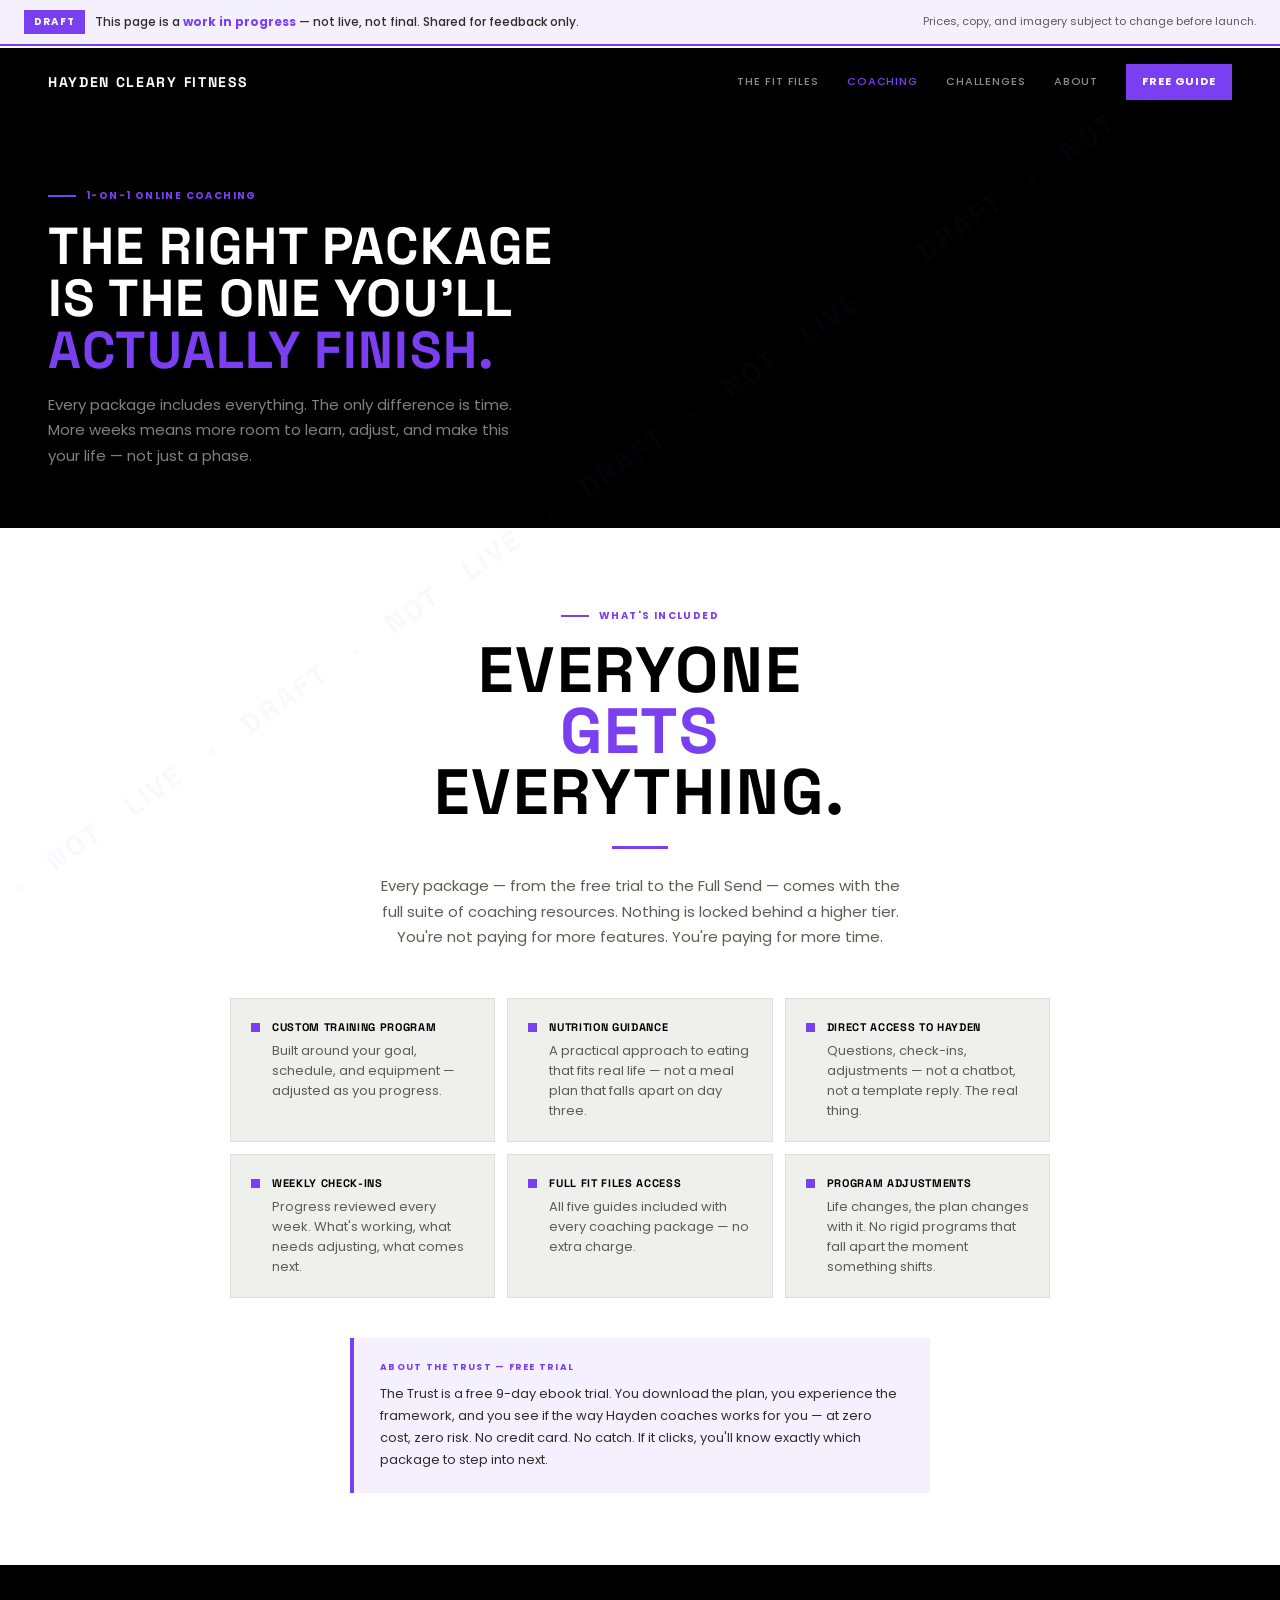
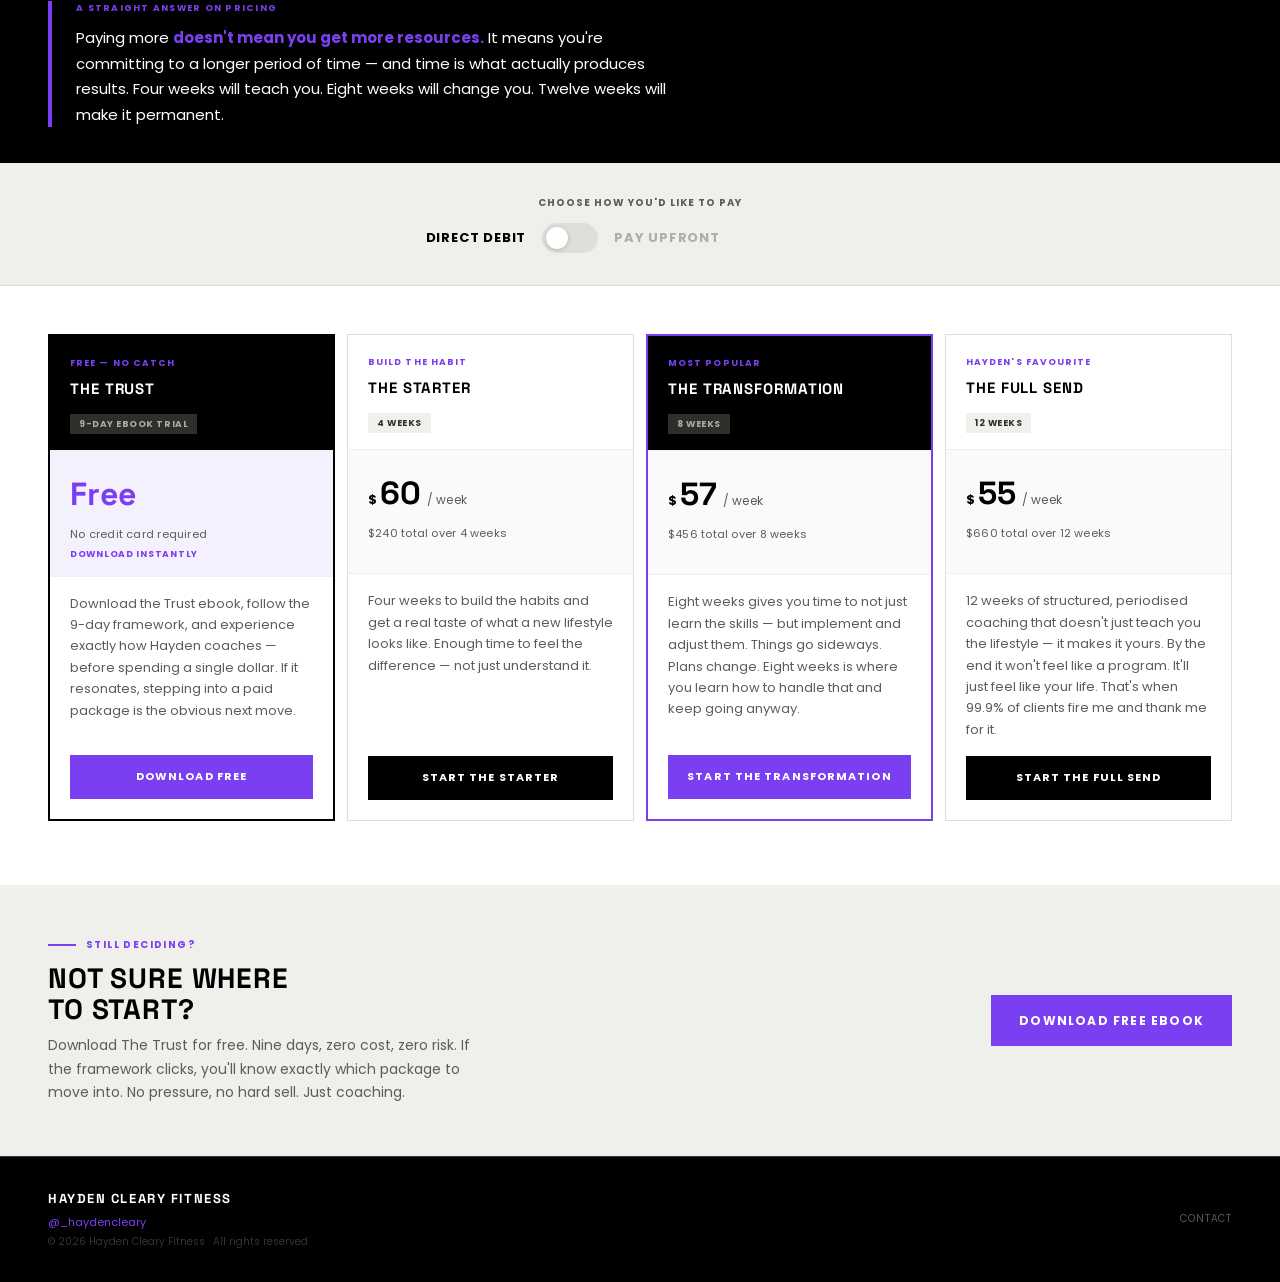
==== index.html @ 82bc9891 "Update index.html" ====
<!DOCTYPE html>
<html lang="en">
<head>
<meta charset="UTF-8">
<meta name="viewport" content="width=device-width, initial-scale=1.0">
<title>title>Hayden Cleary Fitness — Online Coaching</title></title>
<link rel="preconnect" href="https://fonts.googleapis.com">
<link rel="preconnect" href="https://fonts.gstatic.com" crossorigin>
<link href="https://fonts.googleapis.com/css2?family=Space+Grotesk:wght@700&family=Poppins:wght@400;500;600;700&display=swap" rel="stylesheet">
<style>
/* =============================================
   DRAFT WATERMARK
   ============================================= */
.draft-banner {
  position: fixed;
  top: 0;
  left: 0;
  right: 0;
  z-index: 9999;
  background: #F4F0FE;
  border-bottom: 2px solid #7B3FF2;
  padding: 10px 24px;
  display: flex;
  align-items: center;
  justify-content: space-between;
  gap: 16px;
  font-family: 'Poppins', sans-serif;
}
.draft-badge {
  display: flex;
  align-items: center;
  gap: 10px;
}
.draft-pill {
  background: #7B3FF2;
  color: #fff;
  font-size: 10px;
  font-weight: 700;
  letter-spacing: .12em;
  text-transform: uppercase;
  padding: 4px 10px;
  flex-shrink: 0;
}
.draft-text {
  font-size: 12px;
  color: #2E2E2B;
  font-weight: 500;
}
.draft-text strong {
  color: #7B3FF2;
  font-weight: 700;
}
.draft-note {
  font-size: 11px;
  color: #5C5C58;
  text-align: right;
}

/* Diagonal watermark across page */
.draft-watermark {
  position: fixed;
  top: 0;
  left: 0;
  width: 100%;
  height: 100%;
  pointer-events: none;
  z-index: 9000;
  overflow: hidden;
}
.draft-watermark::after {
  content: 'DRAFT · NOT LIVE · DRAFT · NOT LIVE · DRAFT · NOT LIVE · DRAFT · NOT LIVE · DRAFT · NOT LIVE · DRAFT · NOT LIVE';
  position: absolute;
  top: 50%;
  left: -20%;
  width: 140%;
  text-align: center;
  font-family: 'Space Grotesk', sans-serif;
  font-size: 28px;
  font-weight: 700;
  letter-spacing: .1em;
  color: rgba(123, 63, 242, 0.04);
  transform: translateY(-50%) rotate(-35deg);
  white-space: nowrap;
  text-transform: uppercase;
  line-height: 3;
  word-spacing: 24px;
}

/* =============================================
   RESET & BASE
   ============================================= */
*, *::before, *::after { box-sizing: border-box; margin: 0; padding: 0; }
html { -webkit-font-smoothing: antialiased; scroll-behavior: smooth; }
body {
  font-family: 'Poppins', sans-serif;
  font-size: 16px;
  line-height: 1.6;
  color: #2E2E2B;
  background: #fff;
  padding-top: 48px; /* offset for draft banner */
}
img { display: block; max-width: 100%; }
button { cursor: pointer; font-family: 'Poppins', sans-serif; }

/* =============================================
   NAV
   ============================================= */
.nav {
  background: #000;
  padding: 16px 48px;
  display: flex;
  justify-content: space-between;
  align-items: center;
  position: sticky;
  top: 48px;
  z-index: 100;
}
.nav-brand {
  font-family: 'Space Grotesk', sans-serif;
  font-weight: 700;
  font-size: 14px;
  letter-spacing: .12em;
  text-transform: uppercase;
  color: #fff;
}
.nav-links {
  display: flex;
  gap: 28px;
  align-items: center;
}
.nav-link {
  font-size: 11px;
  color: rgba(255,255,255,.55);
  text-transform: uppercase;
  letter-spacing: .08em;
  font-weight: 500;
  text-decoration: none;
  transition: color .2s;
}
.nav-link:hover { color: rgba(255,255,255,.9); }
.nav-cta {
  font-size: 11px;
  font-weight: 700;
  color: #fff;
  text-transform: uppercase;
  letter-spacing: .08em;
  background: #7B3FF2;
  padding: 9px 16px;
  text-decoration: none;
  transition: background .2s;
}
.nav-cta:hover { background: #6830d4; }
.nav-link.is-active { color: #7B3FF2; }

/* =============================================
   PAGE HERO
   ============================================= */
.page-hero {
  background: #000;
  padding: 72px 48px 60px;
  display: flex;
  flex-direction: column;
  gap: 16px;
}
.eyebrow {
  display: flex;
  align-items: center;
  gap: 10px;
}
.eyebrow-rule {
  width: 28px;
  height: 2px;
  background: #7B3FF2;
  flex-shrink: 0;
}
.eyebrow-text {
  font-size: 10px;
  font-weight: 700;
  letter-spacing: .14em;
  text-transform: uppercase;
  color: #7B3FF2;
}
.page-headline {
  font-family: 'Space Grotesk', sans-serif;
  font-size: 52px;
  font-weight: 700;
  letter-spacing: .02em;
  text-transform: uppercase;
  color: #fff;
  line-height: 1.0;
  max-width: 640px;
}
.page-headline span { color: #7B3FF2; }
.page-sub {
  font-size: 15px;
  color: rgba(255,255,255,.5);
  line-height: 1.7;
  max-width: 480px;
}

/* =============================================
   EVERYONE GETS EVERYTHING
   ============================================= */
.ege-section {
  background: #fff;
  padding: 80px 48px 72px;
  display: flex;
  flex-direction: column;
  align-items: center;
  text-align: center;
}
.ege-eyebrow {
  display: flex;
  align-items: center;
  gap: 10px;
  justify-content: center;
  margin-bottom: 16px;
}
.ege-headline {
  font-family: 'Space Grotesk', sans-serif;
  font-size: 64px;
  font-weight: 700;
  letter-spacing: .03em;
  text-transform: uppercase;
  color: #000;
  line-height: .95;
}
.ege-headline span { color: #7B3FF2; }
.ege-rule {
  width: 56px;
  height: 3px;
  background: #7B3FF2;
  margin: 24px auto 24px;
}
.ege-sub {
  font-size: 15px;
  color: #5C5C58;
  line-height: 1.7;
  max-width: 520px;
  margin-bottom: 48px;
}
.included-grid {
  display: grid;
  grid-template-columns: repeat(3, 1fr);
  gap: 12px;
  width: 100%;
  max-width: 820px;
}
.included-item {
  background: #EFEFEC;
  border: 0.5px solid #DEDEDA;
  padding: 20px;
  display: flex;
  gap: 12px;
  align-items: flex-start;
  text-align: left;
}
.inc-dot {
  width: 9px;
  height: 9px;
  background: #7B3FF2;
  flex-shrink: 0;
  margin-top: 4px;
}
.included-title {
  font-size: 11px;
  font-weight: 700;
  text-transform: uppercase;
  letter-spacing: .06em;
  color: #000;
  margin-bottom: 4px;
  font-family: 'Space Grotesk', sans-serif;
}
.included-desc {
  font-size: 13px;
  color: #5C5C58;
  line-height: 1.55;
}
.trial-note {
  margin-top: 40px;
  max-width: 580px;
  background: #F4F0FE;
  border-left: 4px solid #7B3FF2;
  padding: 22px 26px;
  text-align: left;
}
.trial-note-label {
  font-size: 9px;
  font-weight: 700;
  letter-spacing: .14em;
  text-transform: uppercase;
  color: #7B3FF2;
  margin-bottom: 8px;
}
.trial-note-text {
  font-size: 13px;
  color: #2E2E2B;
  line-height: 1.7;
}

/* =============================================
   PAYING MORE
   ============================================= */
.paying-more {
  background: #000;
  padding: 36px 48px;
  display: flex;
  gap: 24px;
  align-items: flex-start;
}
.pm-rule {
  width: 4px;
  background: #7B3FF2;
  flex-shrink: 0;
  align-self: stretch;
  min-height: 60px;
}
.pm-copy { flex: 1; }
.pm-label {
  font-size: 9px;
  font-weight: 700;
  letter-spacing: .14em;
  text-transform: uppercase;
  color: #7B3FF2;
  margin-bottom: 10px;
}
.pm-text {
  font-size: 15px;
  color: #fff;
  line-height: 1.7;
  max-width: 600px;
}
.pm-text strong { color: #7B3FF2; }

/* =============================================
   TOGGLE
   ============================================= */
.toggle-wrapper {
  background: #EFEFEC;
  padding: 32px 48px;
  display: flex;
  flex-direction: column;
  align-items: center;
  gap: 12px;
  border-bottom: 0.5px solid #DEDEDA;
}
.toggle-label {
  font-size: 10px;
  font-weight: 700;
  letter-spacing: .1em;
  text-transform: uppercase;
  color: #5C5C58;
}
.toggle-row {
  display: flex;
  align-items: center;
  gap: 16px;
}
.toggle-opt {
  font-size: 13px;
  font-weight: 700;
  letter-spacing: .06em;
  text-transform: uppercase;
  transition: color .2s;
  user-select: none;
}
.toggle-opt.active { color: #000; }
.toggle-opt.inactive { color: #ADADAD; }
.toggle-track {
  width: 56px;
  height: 30px;
  background: #DEDEDA;
  border-radius: 100px;
  cursor: pointer;
  position: relative;
  transition: background .25s;
  border: none;
  flex-shrink: 0;
}
.toggle-track.upfront { background: #7B3FF2; }
.toggle-thumb {
  width: 22px;
  height: 22px;
  background: #fff;
  border-radius: 50%;
  position: absolute;
  top: 4px;
  left: 4px;
  transition: transform .25s;
  box-shadow: 0 1px 4px rgba(0,0,0,.2);
}
.toggle-track.upfront .toggle-thumb { transform: translateX(26px); }
.save-badge {
  background: #7B3FF2;
  color: #fff;
  font-size: 9px;
  font-weight: 700;
  letter-spacing: .1em;
  text-transform: uppercase;
  padding: 5px 12px;
  opacity: 0;
  transition: opacity .2s;
}
.save-badge.visible { opacity: 1; }

/* =============================================
   TIERS
   ============================================= */
.tiers-section {
  background: #fff;
  padding: 48px 48px 64px;
}
.tiers-grid {
  display: grid;
  grid-template-columns: repeat(4, 1fr);
  gap: 12px;
  max-width: 1200px;
  margin: 0 auto;
}
.tier {
  background: #fff;
  border: 0.5px solid #DEDEDA;
  display: flex;
  flex-direction: column;
  overflow: hidden;
}
.tier.featured { border: 2px solid #7B3FF2; }
.tier.free-tier { border: 2px solid #000; }
.tier-top {
  padding: 20px 20px 16px;
  border-bottom: 0.5px solid #EFEFEC;
}
.tier.featured .tier-top,
.tier.free-tier .tier-top { background: #000; }
.tier-tag {
  font-size: 9px;
  font-weight: 700;
  letter-spacing: .12em;
  text-transform: uppercase;
  color: #7B3FF2;
  margin-bottom: 6px;
}
.tier-name {
  font-family: 'Space Grotesk', sans-serif;
  font-size: 15px;
  font-weight: 700;
  text-transform: uppercase;
  letter-spacing: .06em;
  color: #000;
  margin-bottom: 8px;
}
.tier.featured .tier-name,
.tier.free-tier .tier-name { color: #fff; }
.duration-pill {
  display: inline-block;
  background: #EFEFEC;
  padding: 3px 9px;
  font-size: 9px;
  font-weight: 700;
  color: #2E2E2B;
  letter-spacing: .06em;
  text-transform: uppercase;
}
.tier.featured .duration-pill,
.tier.free-tier .duration-pill {
  background: #2E2E2B;
  color: rgba(255,255,255,.6);
}
.tier-price {
  padding: 18px 20px 14px;
  border-bottom: 0.5px solid #EFEFEC;
  background: #FAFAFA;
  min-height: 86px;
}
.tier-price.is-free { background: #F4F0FE; }
.price-main {
  display: flex;
  align-items: baseline;
  gap: 3px;
}
.price-dollar {
  font-size: 13px;
  font-weight: 700;
  color: #000;
  margin-bottom: 2px;
}
.price-amount {
  font-family: 'Space Grotesk', sans-serif;
  font-size: 32px;
  font-weight: 700;
  color: #000;
  letter-spacing: .01em;
  transition: all .2s;
}
.price-free-label {
  font-family: 'Space Grotesk', sans-serif;
  font-size: 32px;
  font-weight: 700;
  color: #7B3FF2;
  letter-spacing: .01em;
}
.price-period {
  font-size: 12px;
  color: #5C5C58;
  letter-spacing: .02em;
  margin-left: 2px;
}
.price-total {
  font-size: 11px;
  color: #5C5C58;
  margin-top: 5px;
  letter-spacing: .02em;
  min-height: 16px;
  transition: all .2s;
}
.price-saving {
  font-size: 10px;
  color: #7B3FF2;
  font-weight: 700;
  letter-spacing: .04em;
  margin-top: 3px;
  min-height: 14px;
  transition: all .2s;
}
.free-sub {
  font-size: 9px;
  color: #7B3FF2;
  font-weight: 700;
  letter-spacing: .08em;
  text-transform: uppercase;
  margin-top: 4px;
}
.tier-desc {
  padding: 16px 20px;
  flex: 1;
}
.tier-desc-text {
  font-size: 13px;
  color: #5C5C58;
  line-height: 1.65;
}
.tier-btn {
  margin: 0 20px 20px;
  font-size: 11px;
  font-weight: 700;
  letter-spacing: .1em;
  text-transform: uppercase;
  padding: 13px;
  border: none;
  border-radius: 0;
  text-align: center;
  display: block;
  text-decoration: none;
  transition: background .2s, color .2s;
}
.tier-btn.dark { background: #000; color: #fff; }
.tier-btn.dark:hover { background: #2E2E2B; }
.tier-btn.purple { background: #7B3FF2; color: #fff; }
.tier-btn.purple:hover { background: #6830d4; }
.tier-btn.free { background: #7B3FF2; color: #fff; }
.tier-btn.free:hover { background: #6830d4; }
.tier-btn.outline { background: transparent; color: #000; border: 1.5px solid #000; }
.tier-btn.outline:hover { background: #000; color: #fff; }

/* =============================================
   NOT SURE
   ============================================= */
.not-sure {
  background: #EFEFEC;
  padding: 52px 48px;
  display: flex;
  align-items: center;
  justify-content: space-between;
  gap: 32px;
}
.ns-eyebrow {
  display: flex;
  align-items: center;
  gap: 10px;
  margin-bottom: 10px;
}
.ns-headline {
  font-family: 'Space Grotesk', sans-serif;
  font-size: 28px;
  font-weight: 700;
  text-transform: uppercase;
  letter-spacing: .03em;
  color: #000;
  margin-bottom: 10px;
  line-height: 1.1;
}
.ns-sub {
  font-size: 14px;
  color: #5C5C58;
  line-height: 1.65;
  max-width: 440px;
}
.ns-btn {
  background: #7B3FF2;
  color: #fff;
  font-size: 12px;
  font-weight: 700;
  letter-spacing: .1em;
  text-transform: uppercase;
  padding: 16px 28px;
  border: none;
  border-radius: 0;
  flex-shrink: 0;
  white-space: nowrap;
  display: inline-block;
  text-decoration: none;
  transition: background .2s;
}
.ns-btn:hover { background: #6830d4; }

/* =============================================
   FOOTER
   ============================================= */
.footer {
  background: #000;
  border-top: 0.5px solid #3A3A36;
  padding: 32px 48px;
  display: flex;
  justify-content: space-between;
  align-items: center;
}
.footer-brand {
  font-family: 'Space Grotesk', sans-serif;
  font-size: 13px;
  font-weight: 700;
  letter-spacing: .12em;
  text-transform: uppercase;
  color: #fff;
  margin-bottom: 4px;
}
.footer-handle {
  font-size: 11px;
  color: #7B3FF2;
  margin-bottom: 3px;
}
.footer-legal {
  font-size: 10px;
  color: rgba(255,255,255,.2);
}
.footer-links {
  display: flex;
  gap: 24px;
}
.footer-link {
  font-size: 10px;
  color: rgba(255,255,255,.35);
  text-transform: uppercase;
  letter-spacing: .08em;
  text-decoration: none;
  transition: color .2s;
}
.footer-link:hover { color: rgba(255,255,255,.7); }

/* =============================================
   RESPONSIVE
   ============================================= */
@media (max-width: 900px) {
  .nav { padding: 14px 24px; }
  .nav-links { gap: 16px; }
  .page-hero { padding: 48px 24px 40px; }
  .page-headline { font-size: 36px; }
  .ege-section { padding: 56px 24px 48px; }
  .ege-headline { font-size: 44px; }
  .included-grid { grid-template-columns: repeat(2, 1fr); }
  .paying-more { padding: 28px 24px; }
  .toggle-wrapper { padding: 24px; }
  .tiers-section { padding: 36px 24px 48px; }
  .tiers-grid { grid-template-columns: repeat(2, 1fr); }
  .not-sure { flex-direction: column; padding: 40px 24px; gap: 20px; }
  .ns-btn { width: 100%; text-align: center; }
  .footer { flex-direction: column; gap: 20px; padding: 28px 24px; text-align: center; }
  .footer-links { justify-content: center; }
  .draft-banner { flex-direction: column; gap: 4px; text-align: center; }
  .draft-note { text-align: center; }
}
@media (max-width: 560px) {
  .page-headline { font-size: 28px; }
  .ege-headline { font-size: 32px; }
  .included-grid { grid-template-columns: 1fr; }
  .tiers-grid { grid-template-columns: 1fr; }
  .nav-links { display: none; }
}
@media (prefers-reduced-motion: reduce) {
  *, *::before, *::after {
    transition-duration: 0.01ms !important;
  }
}
</style>
</head>
<body>

<!-- DRAFT WATERMARK OVERLAY -->
<div class="draft-watermark" aria-hidden="true"></div>

<!-- DRAFT BANNER -->
<div class="draft-banner" role="banner" aria-label="Draft preview notice">
  <div class="draft-badge">
    <span class="draft-pill">Draft</span>
    <span class="draft-text">This page is a <strong>work in progress</strong> — not live, not final. Shared for feedback only.</span>
  </div>
  <span class="draft-note">Prices, copy, and imagery subject to change before launch.</span>
</div>

<!-- NAV -->
<nav class="nav">
  <a href="index.html" class="nav-brand" style="text-decoration:none;color:#fff;font-family:'Space Grotesk',sans-serif;font-weight:700;font-size:14px;letter-spacing:.12em;text-transform:uppercase;">Hayden Cleary Fitness</a>
  <div class="nav-links">
    <a href="hcf_fit_files_v2.html" class="nav-link">The Fit Files</a>
    <a href="index.html" class="nav-link is-active">Coaching</a>
    <a href="challenges.html" class="nav-link">Challenges</a>
    <a href="about.html" class="nav-link">About</a>
    <a href="hcf_lead_magnet_landing.html" class="nav-cta">Free Guide</a>
  </div>
</nav>

<!-- PAGE HERO -->
<section class="page-hero">
  <div class="eyebrow">
    <span class="eyebrow-rule"></span>
    <span class="eyebrow-text">1-on-1 Online Coaching</span>
  </div>
  <h1 class="page-headline">The right package<br>is the one you'll<br><span>actually finish.</span></h1>
  <p class="page-sub">Every package includes everything. The only difference is time. More weeks means more room to learn, adjust, and make this your life — not just a phase.</p>
</section>

<!-- EVERYONE GETS EVERYTHING -->
<section class="ege-section">
  <div class="ege-eyebrow">
    <span class="eyebrow-rule"></span>
    <span class="eyebrow-text">What's included</span>
  </div>
  <h2 class="ege-headline">Everyone<br><span>Gets</span><br>Everything.</h2>
  <div class="ege-rule"></div>
  <p class="ege-sub">Every package — from the free trial to the Full Send — comes with the full suite of coaching resources. Nothing is locked behind a higher tier. You're not paying for more features. You're paying for more time.</p>

  <div class="included-grid">
    <div class="included-item">
      <div class="inc-dot"></div>
      <div>
        <div class="included-title">Custom training program</div>
        <div class="included-desc">Built around your goal, schedule, and equipment — adjusted as you progress.</div>
      </div>
    </div>
    <div class="included-item">
      <div class="inc-dot"></div>
      <div>
        <div class="included-title">Nutrition guidance</div>
        <div class="included-desc">A practical approach to eating that fits real life — not a meal plan that falls apart on day three.</div>
      </div>
    </div>
    <div class="included-item">
      <div class="inc-dot"></div>
      <div>
        <div class="included-title">Direct access to Hayden</div>
        <div class="included-desc">Questions, check-ins, adjustments — not a chatbot, not a template reply. The real thing.</div>
      </div>
    </div>
    <div class="included-item">
      <div class="inc-dot"></div>
      <div>
        <div class="included-title">Weekly check-ins</div>
        <div class="included-desc">Progress reviewed every week. What's working, what needs adjusting, what comes next.</div>
      </div>
    </div>
    <div class="included-item">
      <div class="inc-dot"></div>
      <div>
        <div class="included-title">Full Fit Files access</div>
        <div class="included-desc">All five guides included with every coaching package — no extra charge.</div>
      </div>
    </div>
    <div class="included-item">
      <div class="inc-dot"></div>
      <div>
        <div class="included-title">Program adjustments</div>
        <div class="included-desc">Life changes, the plan changes with it. No rigid programs that fall apart the moment something shifts.</div>
      </div>
    </div>
  </div>

  <div class="trial-note">
    <div class="trial-note-label">About The Trust — free trial</div>
    <p class="trial-note-text">The Trust is a free 9-day ebook trial. You download the plan, you experience the framework, and you see if the way Hayden coaches works for you — at zero cost, zero risk. No credit card. No catch. If it clicks, you'll know exactly which package to step into next.</p>
  </div>
</section>

<!-- PAYING MORE DISCLAIMER -->
<section class="paying-more">
  <div class="pm-rule"></div>
  <div class="pm-copy">
    <div class="pm-label">A straight answer on pricing</div>
    <p class="pm-text">Paying more <strong>doesn't mean you get more resources.</strong> It means you're committing to a longer period of time — and time is what actually produces results. Four weeks will teach you. Eight weeks will change you. Twelve weeks will make it permanent.</p>
  </div>
</section>

<!-- TOGGLE -->
<div class="toggle-wrapper">
  <span class="toggle-label">Choose how you'd like to pay</span>
  <div class="toggle-row">
    <span class="toggle-opt active" id="opt-dd">Direct debit</span>
    <button class="toggle-track" id="toggle" onclick="flipToggle()" aria-label="Switch between direct debit and upfront payment">
      <div class="toggle-thumb"></div>
    </button>
    <span class="toggle-opt inactive" id="opt-up">Pay upfront</span>
    <span class="save-badge" id="save-badge">Save up to 20%</span>
  </div>
</div>

<!-- TIERS -->
<section class="tiers-section">
  <div class="tiers-grid">

    <!-- THE TRUST — FREE -->
    <div class="tier free-tier">
      <div class="tier-top">
        <div class="tier-tag">Free — no catch</div>
        <div class="tier-name">The Trust</div>
        <span class="duration-pill">9-day ebook trial</span>
      </div>
      <div class="tier-price is-free">
        <div class="price-main">
          <span class="price-free-label">Free</span>
        </div>
        <div class="price-total">No credit card required</div>
        <div class="free-sub">Download instantly</div>
      </div>
      <div class="tier-desc">
        <p class="tier-desc-text">Download the Trust ebook, follow the 9-day framework, and experience exactly how Hayden coaches — before spending a single dollar. If it resonates, stepping into a paid package is the obvious next move.</p>
      </div>
      <a href="hcf_lead_magnet_landing.html" class="tier-btn free">Download free</a>
    </div>

    <!-- THE STARTER -->
    <div class="tier">
      <div class="tier-top">
        <div class="tier-tag">Build the habit</div>
        <div class="tier-name">The Starter</div>
        <span class="duration-pill">4 weeks</span>
      </div>
      <div class="tier-price">
        <div class="price-main">
          <span class="price-dollar">$</span>
          <span class="price-amount" id="price-starter">60</span>
          <span class="price-period">/ week</span>
        </div>
        <div class="price-total" id="total-starter">$240 total over 4 weeks</div>
        <div class="price-saving" id="saving-starter"></div>
      </div>
      <div class="tier-desc">
        <p class="tier-desc-text">Four weeks to build the habits and get a real taste of what a new lifestyle looks like. Enough time to feel the difference — not just understand it.</p>
      </div>
      <a href="https://buy.stripe.com/6oU8wQgf2eHr32Gcl92sM04" id="buy-starter" class="tier-btn dark" target="_blank" rel="noopener">Start the Starter</a>
    </div>

    <!-- THE TRANSFORMATION -->
    <div class="tier featured">
      <div class="tier-top">
        <div class="tier-tag">Most popular</div>
        <div class="tier-name">The Transformation</div>
        <span class="duration-pill">8 weeks</span>
      </div>
      <div class="tier-price">
        <div class="price-main">
          <span class="price-dollar">$</span>
          <span class="price-amount" id="price-transform">57</span>
          <span class="price-period">/ week</span>
        </div>
        <div class="price-total" id="total-transform">$456 total over 8 weeks</div>
        <div class="price-saving" id="saving-transform"></div>
      </div>
      <div class="tier-desc">
        <p class="tier-desc-text">Eight weeks gives you time to not just learn the skills — but implement and adjust them. Things go sideways. Plans change. Eight weeks is where you learn how to handle that and keep going anyway.</p>
      </div>
      <a href="https://buy.stripe.com/3cIcN6e6UgPz32G5WL2sM03" id="buy-transform" class="tier-btn purple" target="_blank" rel="noopener">Start the Transformation</a>
    </div>

    <!-- THE FULL SEND -->
    <div class="tier">
      <div class="tier-top">
        <div class="tier-tag">Hayden's favourite</div>
        <div class="tier-name">The Full Send</div>
        <span class="duration-pill">12 weeks</span>
      </div>
      <div class="tier-price">
        <div class="price-main">
          <span class="price-dollar">$</span>
          <span class="price-amount" id="price-fullsend">55</span>
          <span class="price-period">/ week</span>
        </div>
        <div class="price-total" id="total-fullsend">$660 total over 12 weeks</div>
        <div class="price-saving" id="saving-fullsend"></div>
      </div>
      <div class="tier-desc">
        <p class="tier-desc-text">12 weeks of structured, periodised coaching that doesn't just teach you the lifestyle — it makes it yours. By the end it won't feel like a program. It'll just feel like your life. That's when 99.9% of clients fire me and thank me for it.</p>
      </div>
      <a href="https://buy.stripe.com/6oU14o1k8gPz7iW0Cr2sM01" id="buy-fullsend" class="tier-btn dark" target="_blank" rel="noopener">Start the Full Send</a>
    </div>

  </div>
</section>

<!-- NOT SURE -->
<section class="not-sure">
  <div>
    <div class="ns-eyebrow">
      <span class="eyebrow-rule"></span>
      <span class="eyebrow-text">Still deciding?</span>
    </div>
    <h3 class="ns-headline">Not sure where<br>to start?</h3>
    <p class="ns-sub">Download The Trust for free. Nine days, zero cost, zero risk. If the framework clicks, you'll know exactly which package to move into. No pressure, no hard sell. Just coaching.</p>
  </div>
  <a href="hcf_lead_magnet_landing.html" class="ns-btn">Download free ebook</a>
</section>

<!-- FOOTER -->
<footer class="footer">
  <div>
    <div class="footer-brand">Hayden Cleary Fitness</div>
    <div class="footer-handle">@_haydencleary</div>
    <div class="footer-legal">© 2026 Hayden Cleary Fitness · All rights reserved</div>
  </div>
  <div class="footer-links">
    <a href="https://www.instagram.com/_haydencleary" class="footer-link" target="_blank" rel="noopener">Contact</a>
  </div>
</footer>

<script>
const pricing = {
  dd: {
    starter:   { amount: '60', total: '$240 total over 4 weeks',  saving: '' },
    transform: { amount: '57', total: '$456 total over 8 weeks',  saving: '' },
    fullsend:  { amount: '55', total: '$660 total over 12 weeks',  saving: '' },
  },
  up: {
    starter:   { amount: '50', total: '$200 paid upfront', saving: 'Save $40' },
    transform: { amount: '47', total: '$376 paid upfront', saving: 'Save $80' },
    fullsend:  { amount: '45', total: '$540 paid upfront', saving: 'Save $120' },
  }
};

const checkout = {
  dd: {
    starter:   'https://buy.stripe.com/6oU8wQgf2eHr32Gcl92sM04',
    transform: 'https://buy.stripe.com/3cIcN6e6UgPz32G5WL2sM03',
    fullsend:  'https://buy.stripe.com/6oU14o1k8gPz7iW0Cr2sM01',
  },
  up: {
    starter:   'https://buy.stripe.com/7sYeVe0g46aV8n04SH2sM0c',
    transform: 'https://buy.stripe.com/6oU4gA9QE42NeLo84T2sM02',
    fullsend:  'https://buy.stripe.com/6oU9AU7Iwczj7iWdpd2sM00',
  }
};

let isUpfront = false;

function flipToggle() {
  isUpfront = !isUpfront;
  const track   = document.getElementById('toggle');
  const optDD   = document.getElementById('opt-dd');
  const optUP   = document.getElementById('opt-up');
  const badge   = document.getElementById('save-badge');

  track.classList.toggle('upfront', isUpfront);
  optDD.classList.toggle('active',   !isUpfront);
  optDD.classList.toggle('inactive',  isUpfront);
  optUP.classList.toggle('active',    isUpfront);
  optUP.classList.toggle('inactive', !isUpfront);
  badge.classList.toggle('visible',   isUpfront);

  const mode = isUpfront ? 'up' : 'dd';
  ['starter', 'transform', 'fullsend'].forEach(t => {
    const p = pricing[mode][t];
    document.getElementById('price-'  + t).textContent = p.amount;
    document.getElementById('total-'  + t).textContent = p.total;
    document.getElementById('saving-' + t).textContent = p.saving;
    document.getElementById('buy-' + t).href = checkout[mode][t];
  });
}
</script>
</body>
</html>
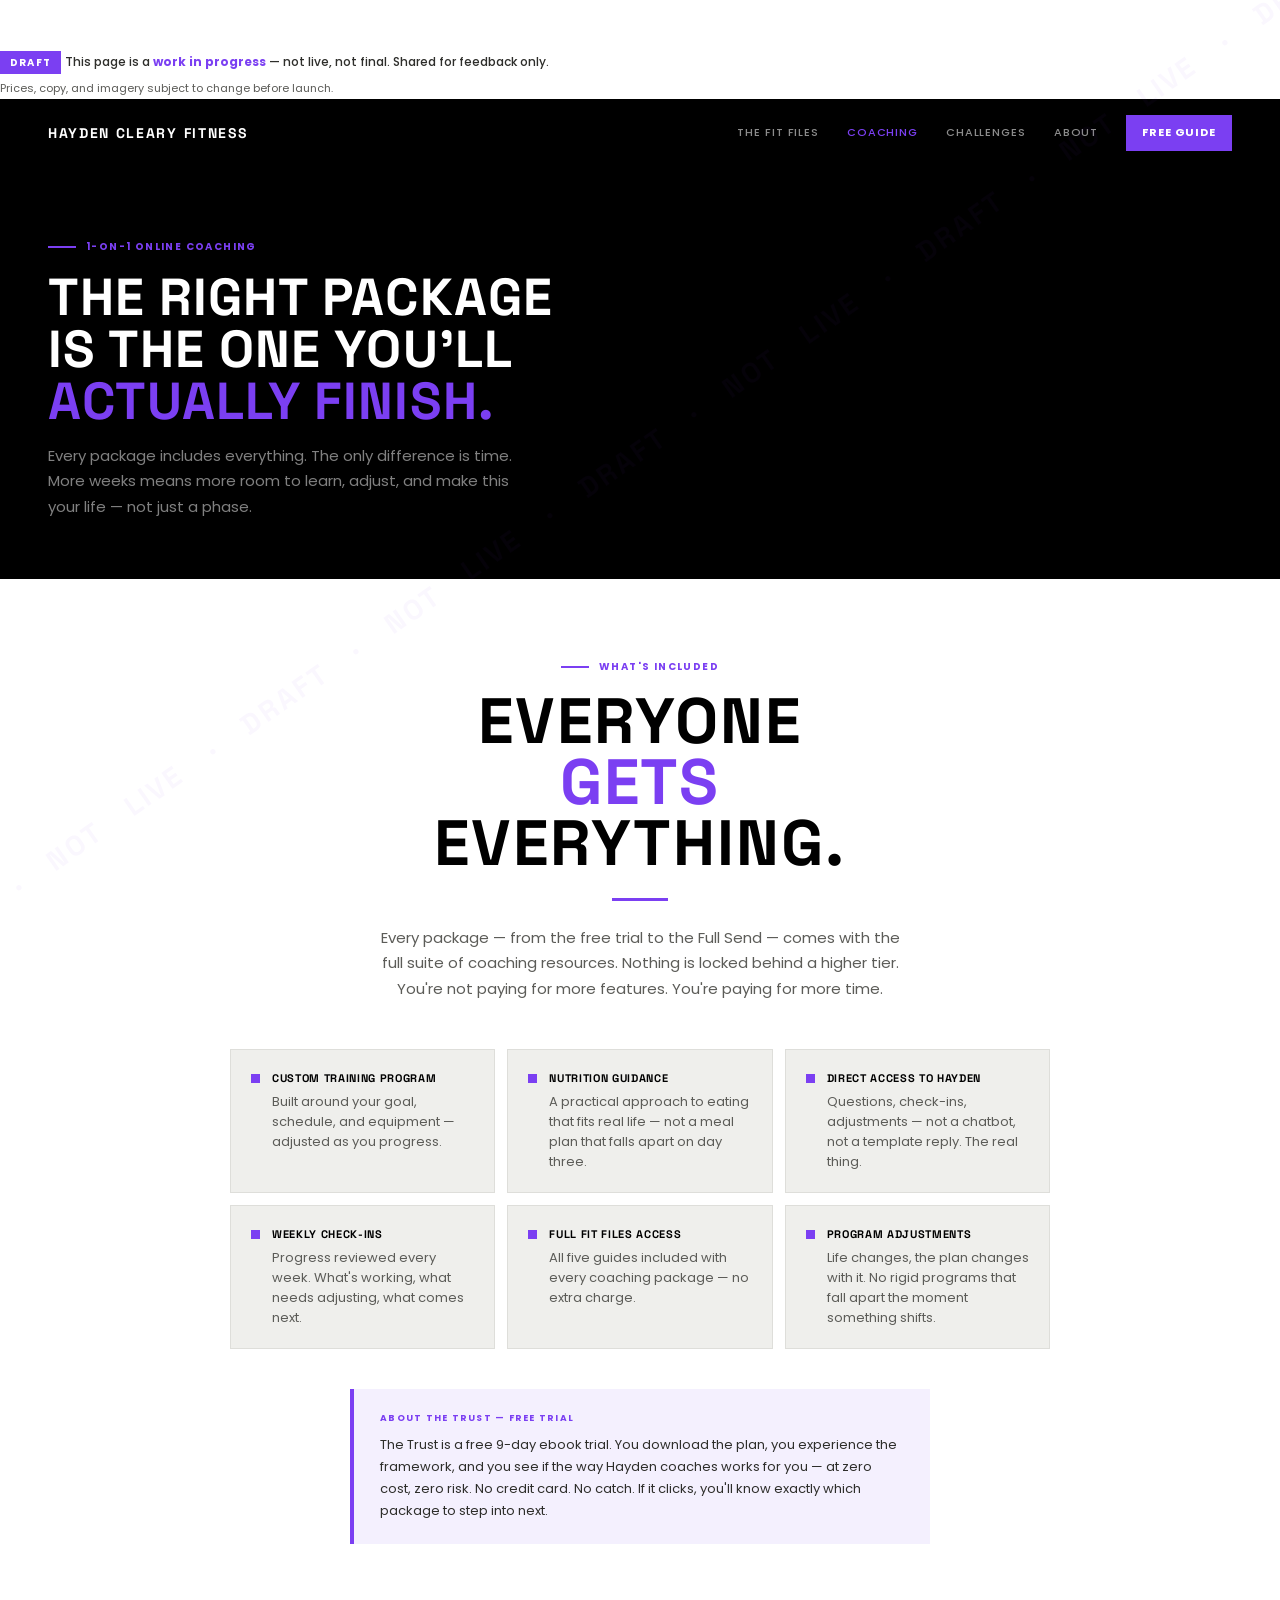
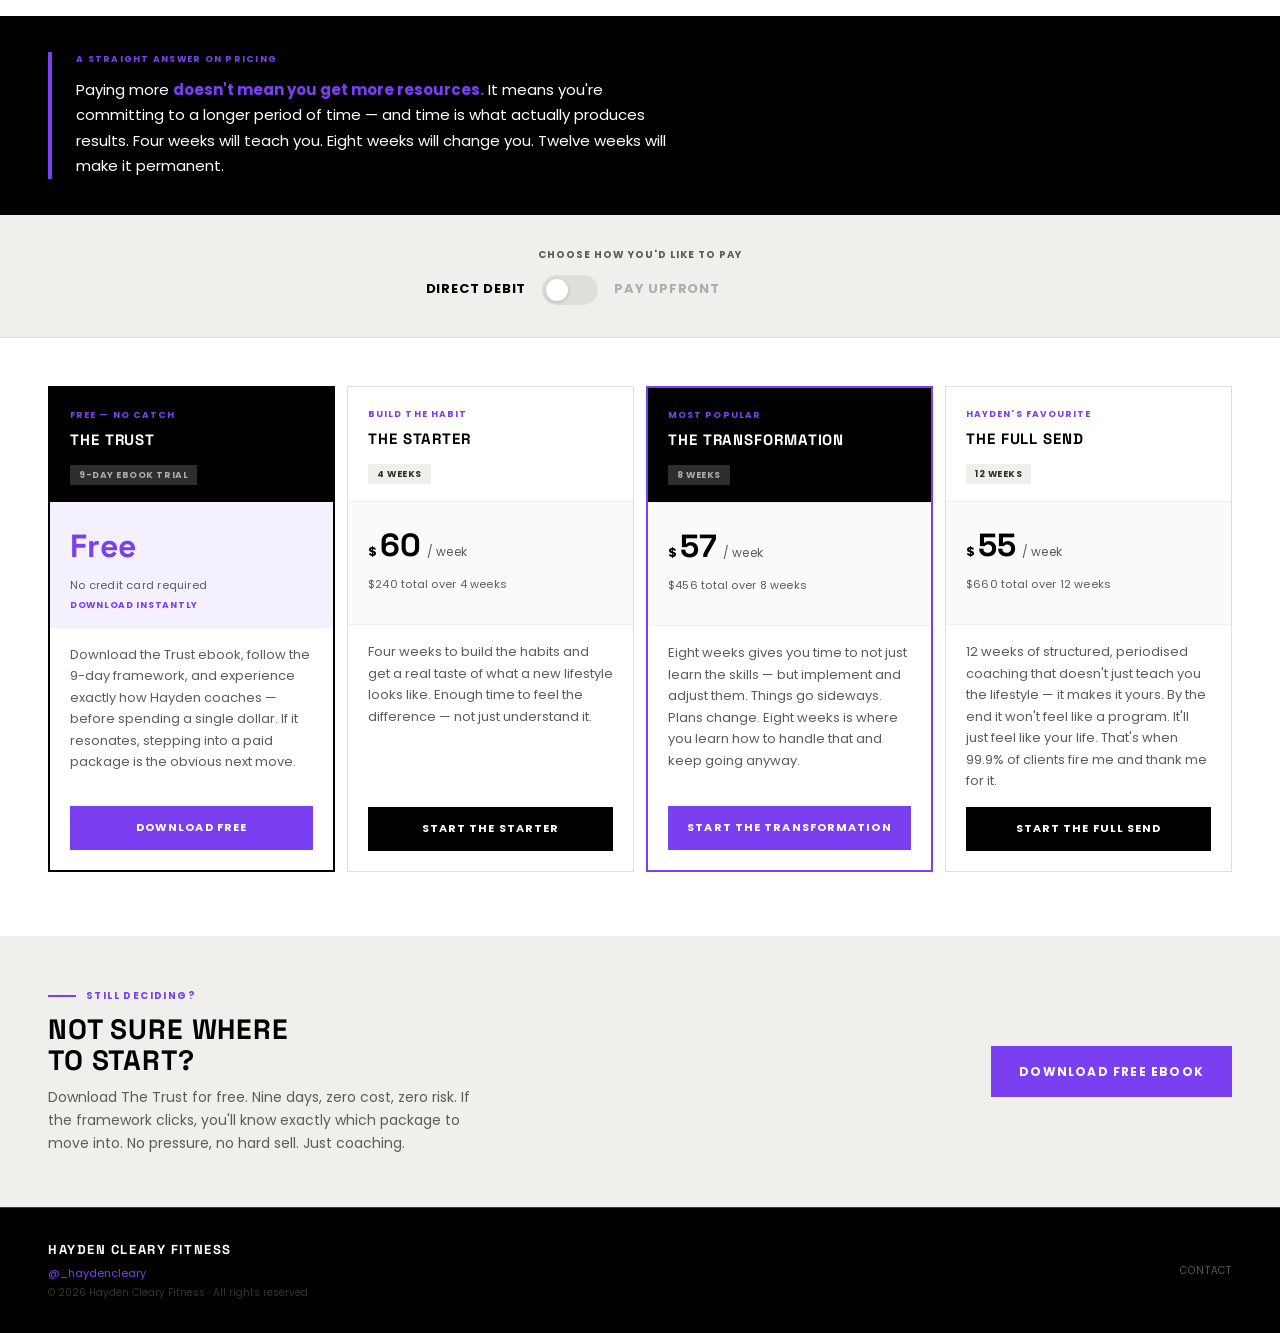
==== commit 4aa1d8af: "Remove draft watermark from index.html Removed draft watermark styles from index.html." ====
--- a/index.html
+++ b/index.html
@@ -8,10 +8,7 @@
 <link rel="preconnect" href="https://fonts.gstatic.com" crossorigin>
 <link href="https://fonts.googleapis.com/css2?family=Space+Grotesk:wght@700&family=Poppins:wght@400;500;600;700&display=swap" rel="stylesheet">
 <style>
-/* =============================================
-   DRAFT WATERMARK
-   ============================================= */
-.draft-banner {
+
   position: fixed;
   top: 0;
   left: 0;
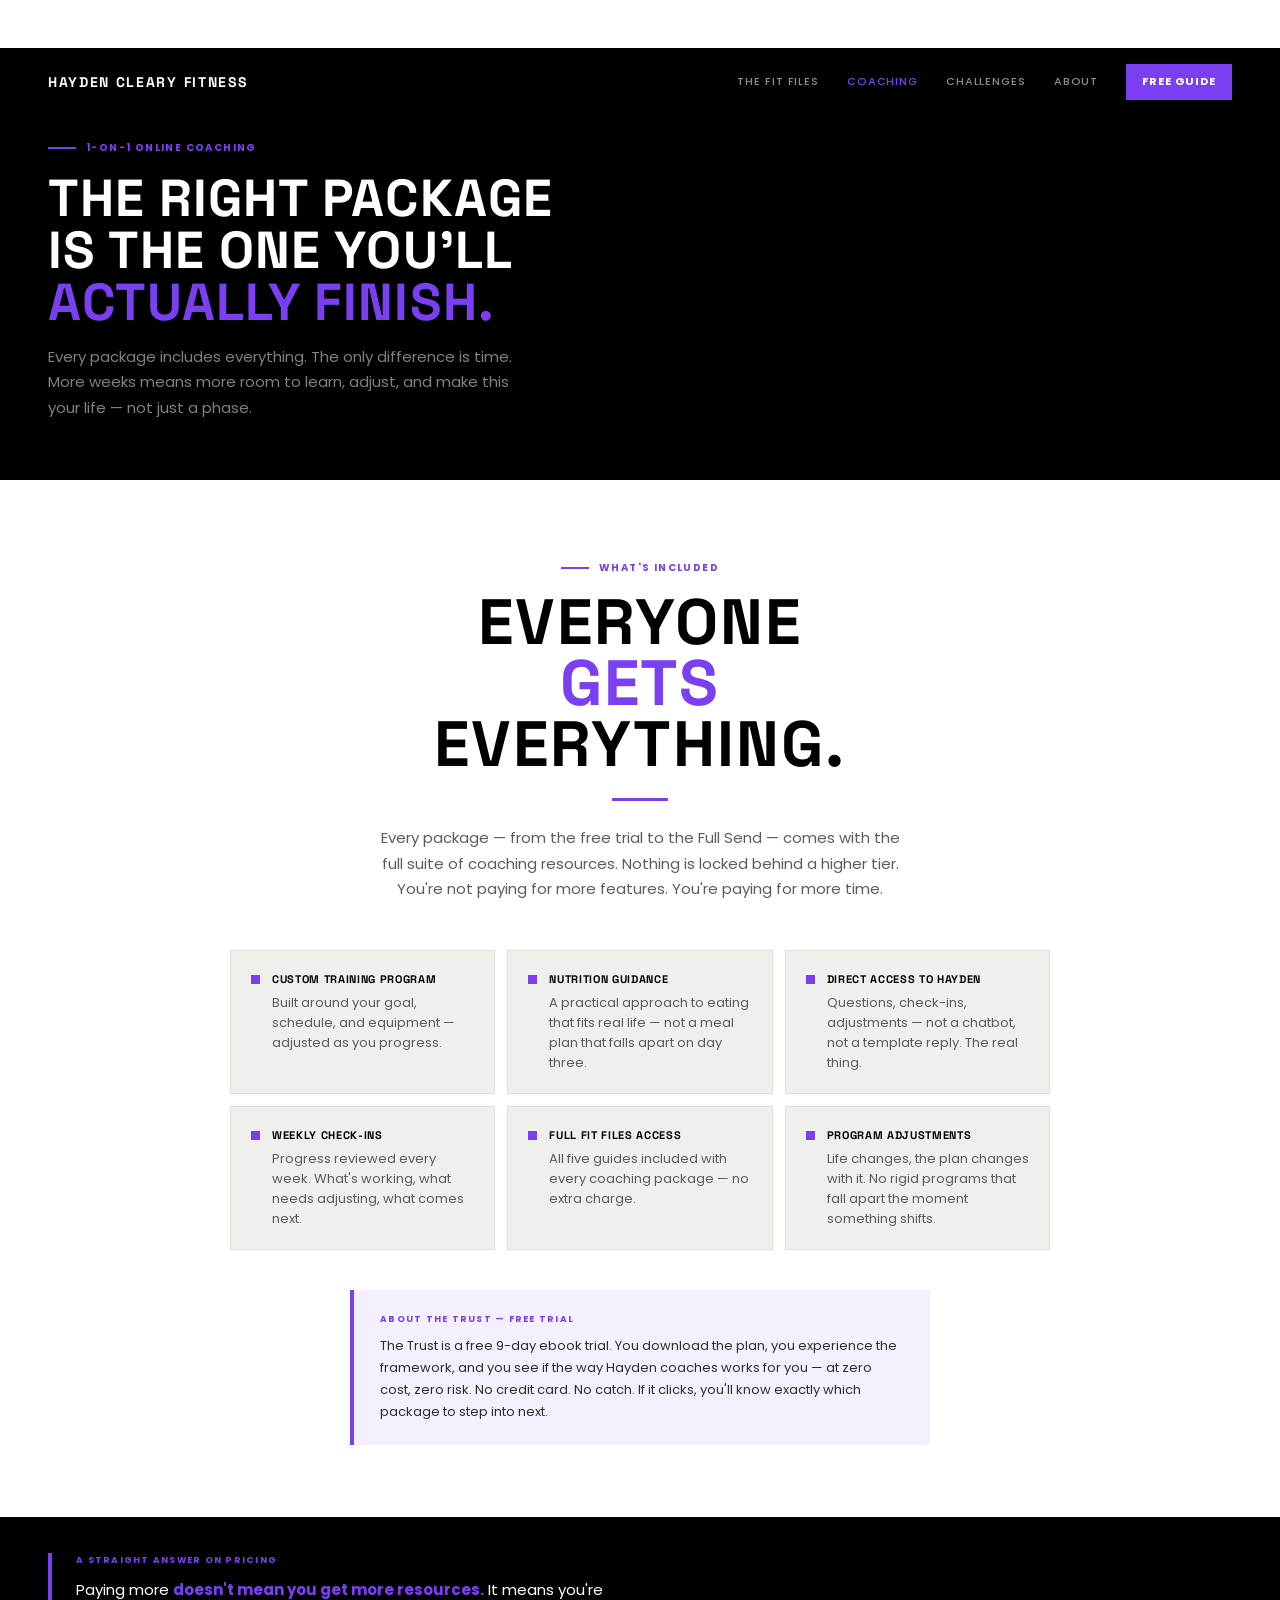
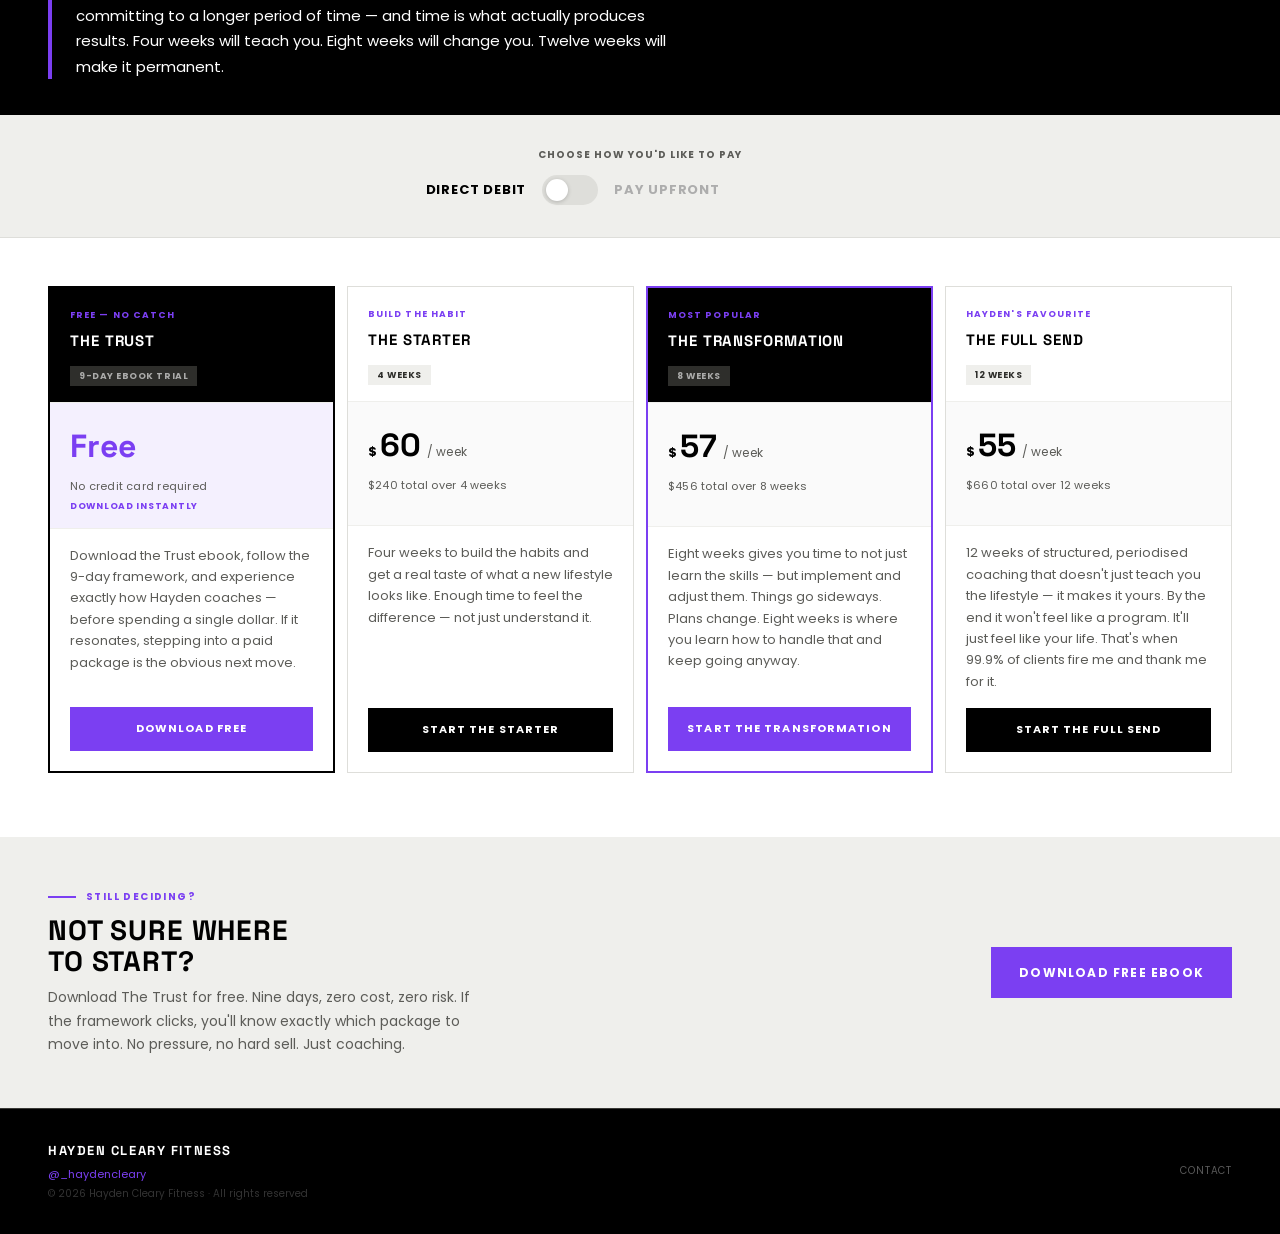
==== commit c43d69c2: "Remove draft banner and fix title (index) Removed draft-related elements and styles from the HTML." ====
--- a/index.html
+++ b/index.html
@@ -3,85 +3,11 @@
 <head>
 <meta charset="UTF-8">
 <meta name="viewport" content="width=device-width, initial-scale=1.0">
-<title>title>Hayden Cleary Fitness — Online Coaching</title></title>
+<title>Hayden Cleary Fitness — Online Coaching</title>
 <link rel="preconnect" href="https://fonts.googleapis.com">
 <link rel="preconnect" href="https://fonts.gstatic.com" crossorigin>
 <link href="https://fonts.googleapis.com/css2?family=Space+Grotesk:wght@700&family=Poppins:wght@400;500;600;700&display=swap" rel="stylesheet">
 <style>
-
-  position: fixed;
-  top: 0;
-  left: 0;
-  right: 0;
-  z-index: 9999;
-  background: #F4F0FE;
-  border-bottom: 2px solid #7B3FF2;
-  padding: 10px 24px;
-  display: flex;
-  align-items: center;
-  justify-content: space-between;
-  gap: 16px;
-  font-family: 'Poppins', sans-serif;
-}
-.draft-badge {
-  display: flex;
-  align-items: center;
-  gap: 10px;
-}
-.draft-pill {
-  background: #7B3FF2;
-  color: #fff;
-  font-size: 10px;
-  font-weight: 700;
-  letter-spacing: .12em;
-  text-transform: uppercase;
-  padding: 4px 10px;
-  flex-shrink: 0;
-}
-.draft-text {
-  font-size: 12px;
-  color: #2E2E2B;
-  font-weight: 500;
-}
-.draft-text strong {
-  color: #7B3FF2;
-  font-weight: 700;
-}
-.draft-note {
-  font-size: 11px;
-  color: #5C5C58;
-  text-align: right;
-}
-
-/* Diagonal watermark across page */
-.draft-watermark {
-  position: fixed;
-  top: 0;
-  left: 0;
-  width: 100%;
-  height: 100%;
-  pointer-events: none;
-  z-index: 9000;
-  overflow: hidden;
-}
-.draft-watermark::after {
-  content: 'DRAFT · NOT LIVE · DRAFT · NOT LIVE · DRAFT · NOT LIVE · DRAFT · NOT LIVE · DRAFT · NOT LIVE · DRAFT · NOT LIVE';
-  position: absolute;
-  top: 50%;
-  left: -20%;
-  width: 140%;
-  text-align: center;
-  font-family: 'Space Grotesk', sans-serif;
-  font-size: 28px;
-  font-weight: 700;
-  letter-spacing: .1em;
-  color: rgba(123, 63, 242, 0.04);
-  transform: translateY(-50%) rotate(-35deg);
-  white-space: nowrap;
-  text-transform: uppercase;
-  line-height: 3;
-  word-spacing: 24px;
-}
 
 /* =============================================
    RESET & BASE
@@ -94,7 +20,6 @@
   line-height: 1.6;
   color: #2E2E2B;
   background: #fff;
-  padding-top: 48px; /* offset for draft banner */
 }
 img { display: block; max-width: 100%; }
 button { cursor: pointer; font-family: 'Poppins', sans-serif; }
@@ -672,8 +597,6 @@
   .ns-btn { width: 100%; text-align: center; }
   .footer { flex-direction: column; gap: 20px; padding: 28px 24px; text-align: center; }
   .footer-links { justify-content: center; }
-  .draft-banner { flex-direction: column; gap: 4px; text-align: center; }
-  .draft-note { text-align: center; }
 }
 @media (max-width: 560px) {
   .page-headline { font-size: 28px; }
@@ -690,18 +613,6 @@
 </style>
 </head>
 <body>
-
-<!-- DRAFT WATERMARK OVERLAY -->
-<div class="draft-watermark" aria-hidden="true"></div>
-
-<!-- DRAFT BANNER -->
-<div class="draft-banner" role="banner" aria-label="Draft preview notice">
-  <div class="draft-badge">
-    <span class="draft-pill">Draft</span>
-    <span class="draft-text">This page is a <strong>work in progress</strong> — not live, not final. Shared for feedback only.</span>
-  </div>
-  <span class="draft-note">Prices, copy, and imagery subject to change before launch.</span>
-</div>
 
 <!-- NAV -->
 <nav class="nav">
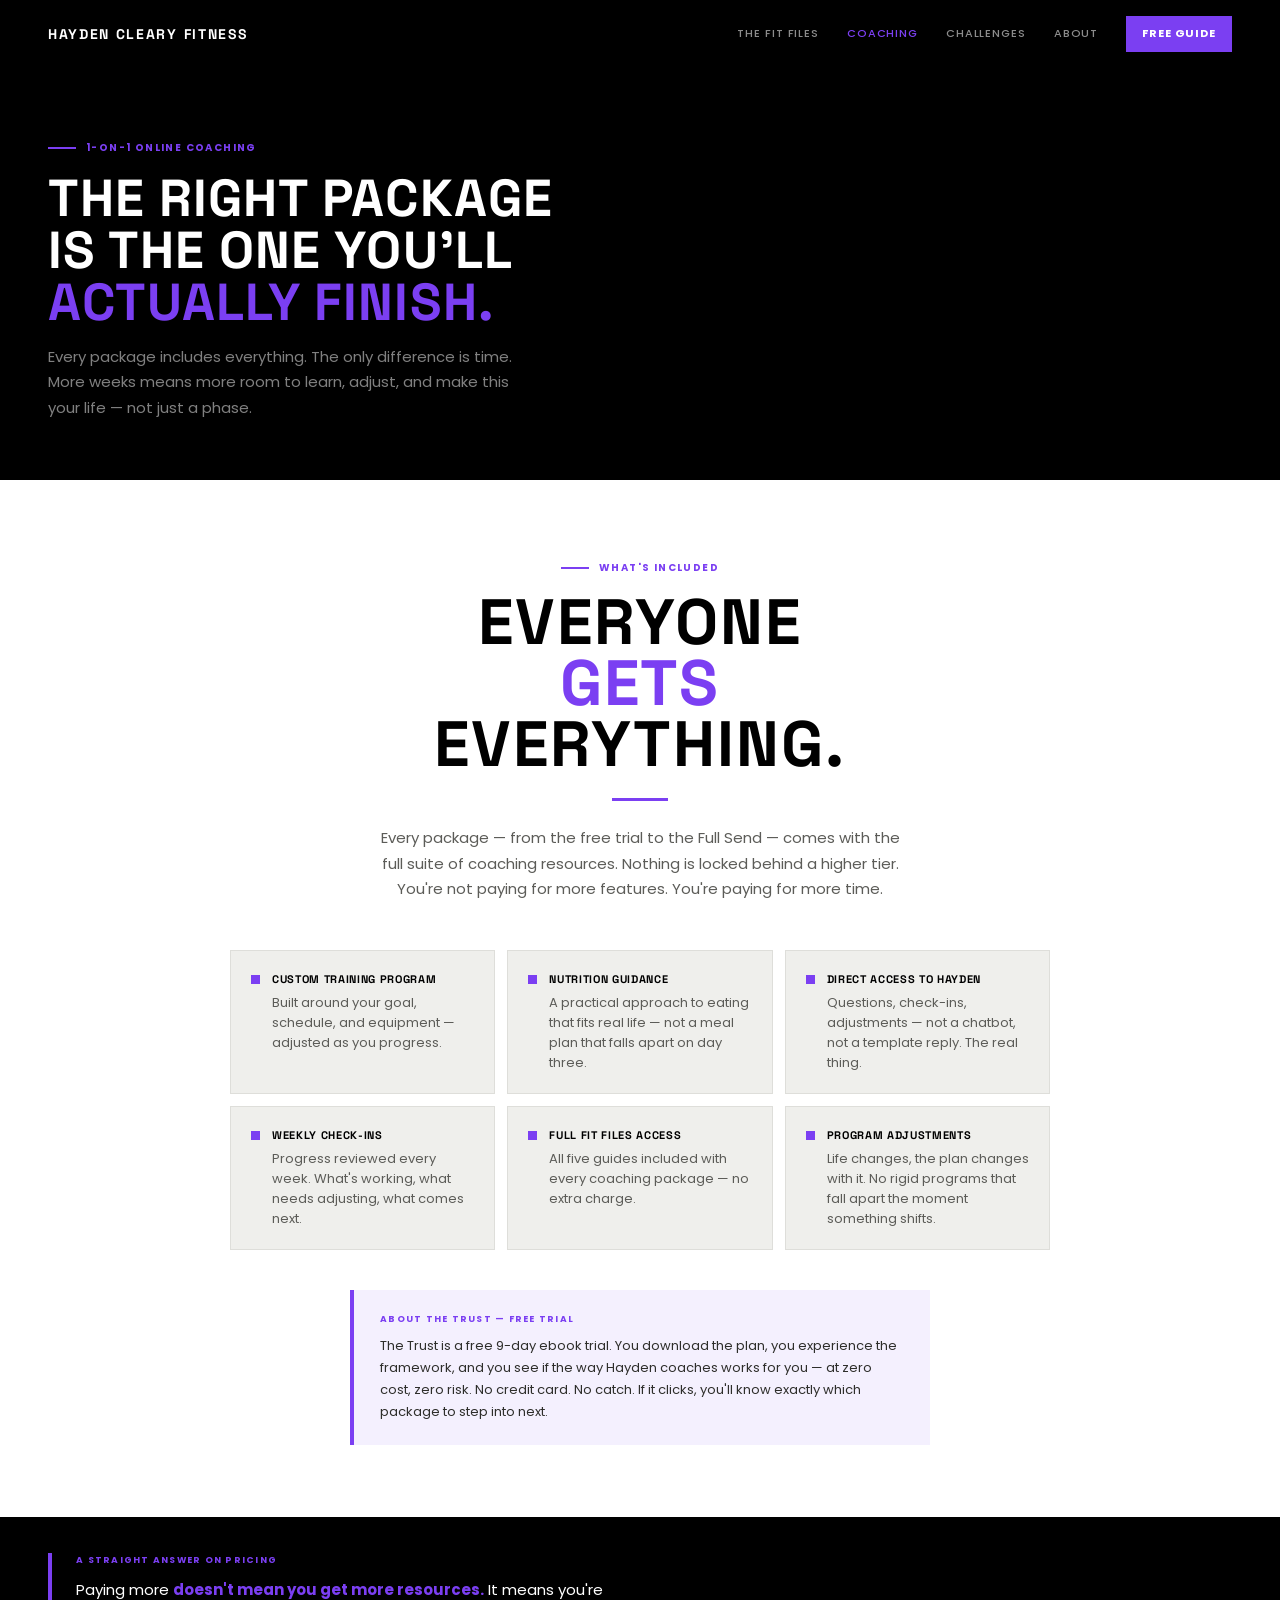
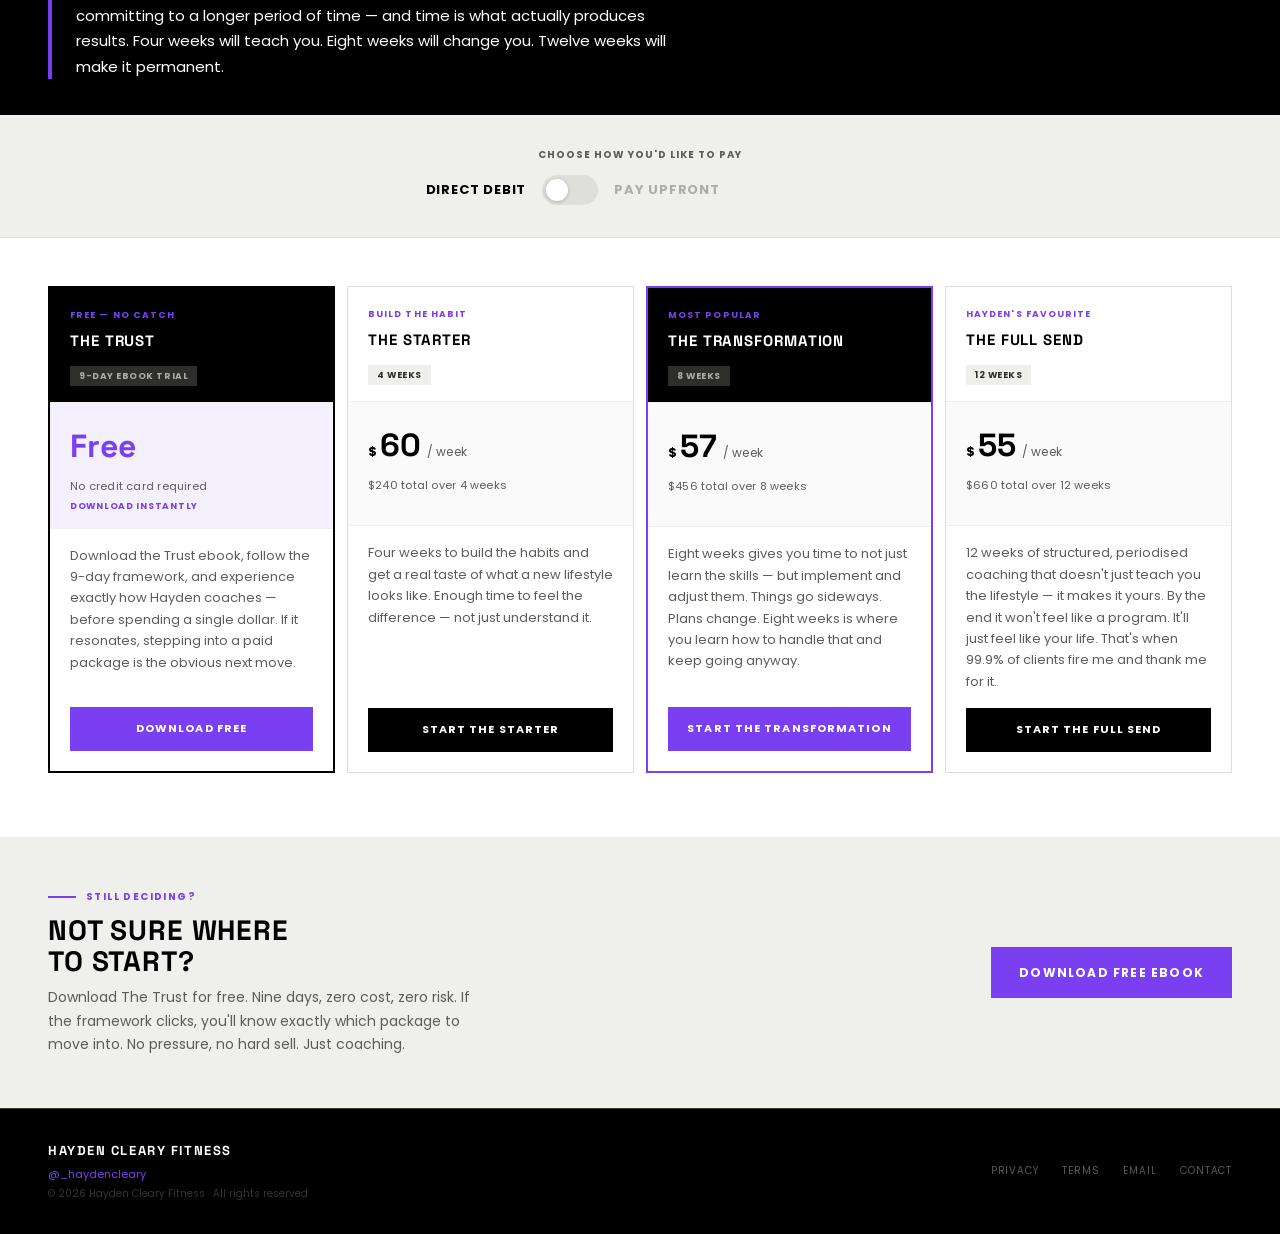
==== commit 054e0fba: "Add files via upload" ====
--- a/index.html
+++ b/index.html
@@ -34,7 +34,7 @@
   justify-content: space-between;
   align-items: center;
   position: sticky;
-  top: 48px;
+  top: 0;
   z-index: 100;
 }
 .nav-brand {
@@ -833,6 +833,9 @@
     <div class="footer-legal">© 2026 Hayden Cleary Fitness · All rights reserved</div>
   </div>
   <div class="footer-links">
+    <a href="privacy.html" class="footer-link">Privacy</a>
+    <a href="terms.html" class="footer-link">Terms</a>
+    <a href="mailto:haydenclearyfit@gmail.com" class="footer-link">Email</a>
     <a href="https://www.instagram.com/_haydencleary" class="footer-link" target="_blank" rel="noopener">Contact</a>
   </div>
 </footer>
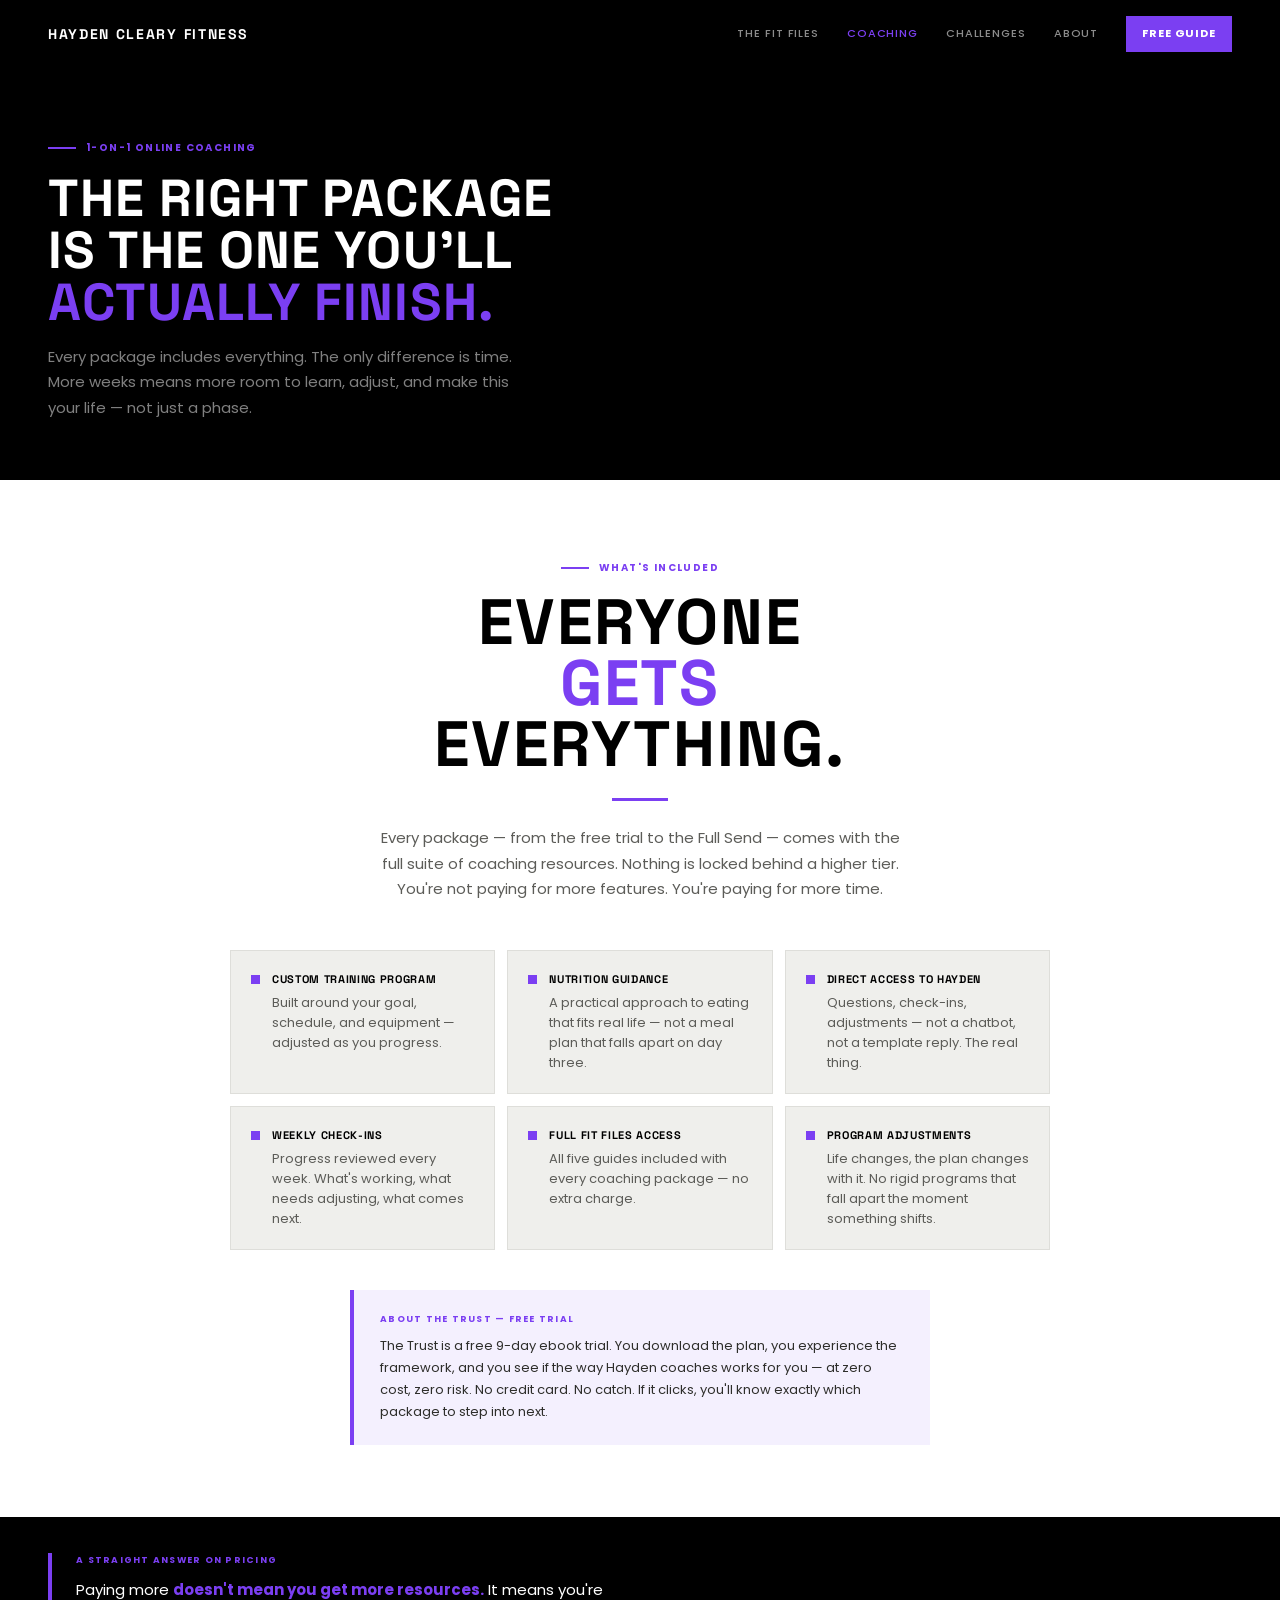
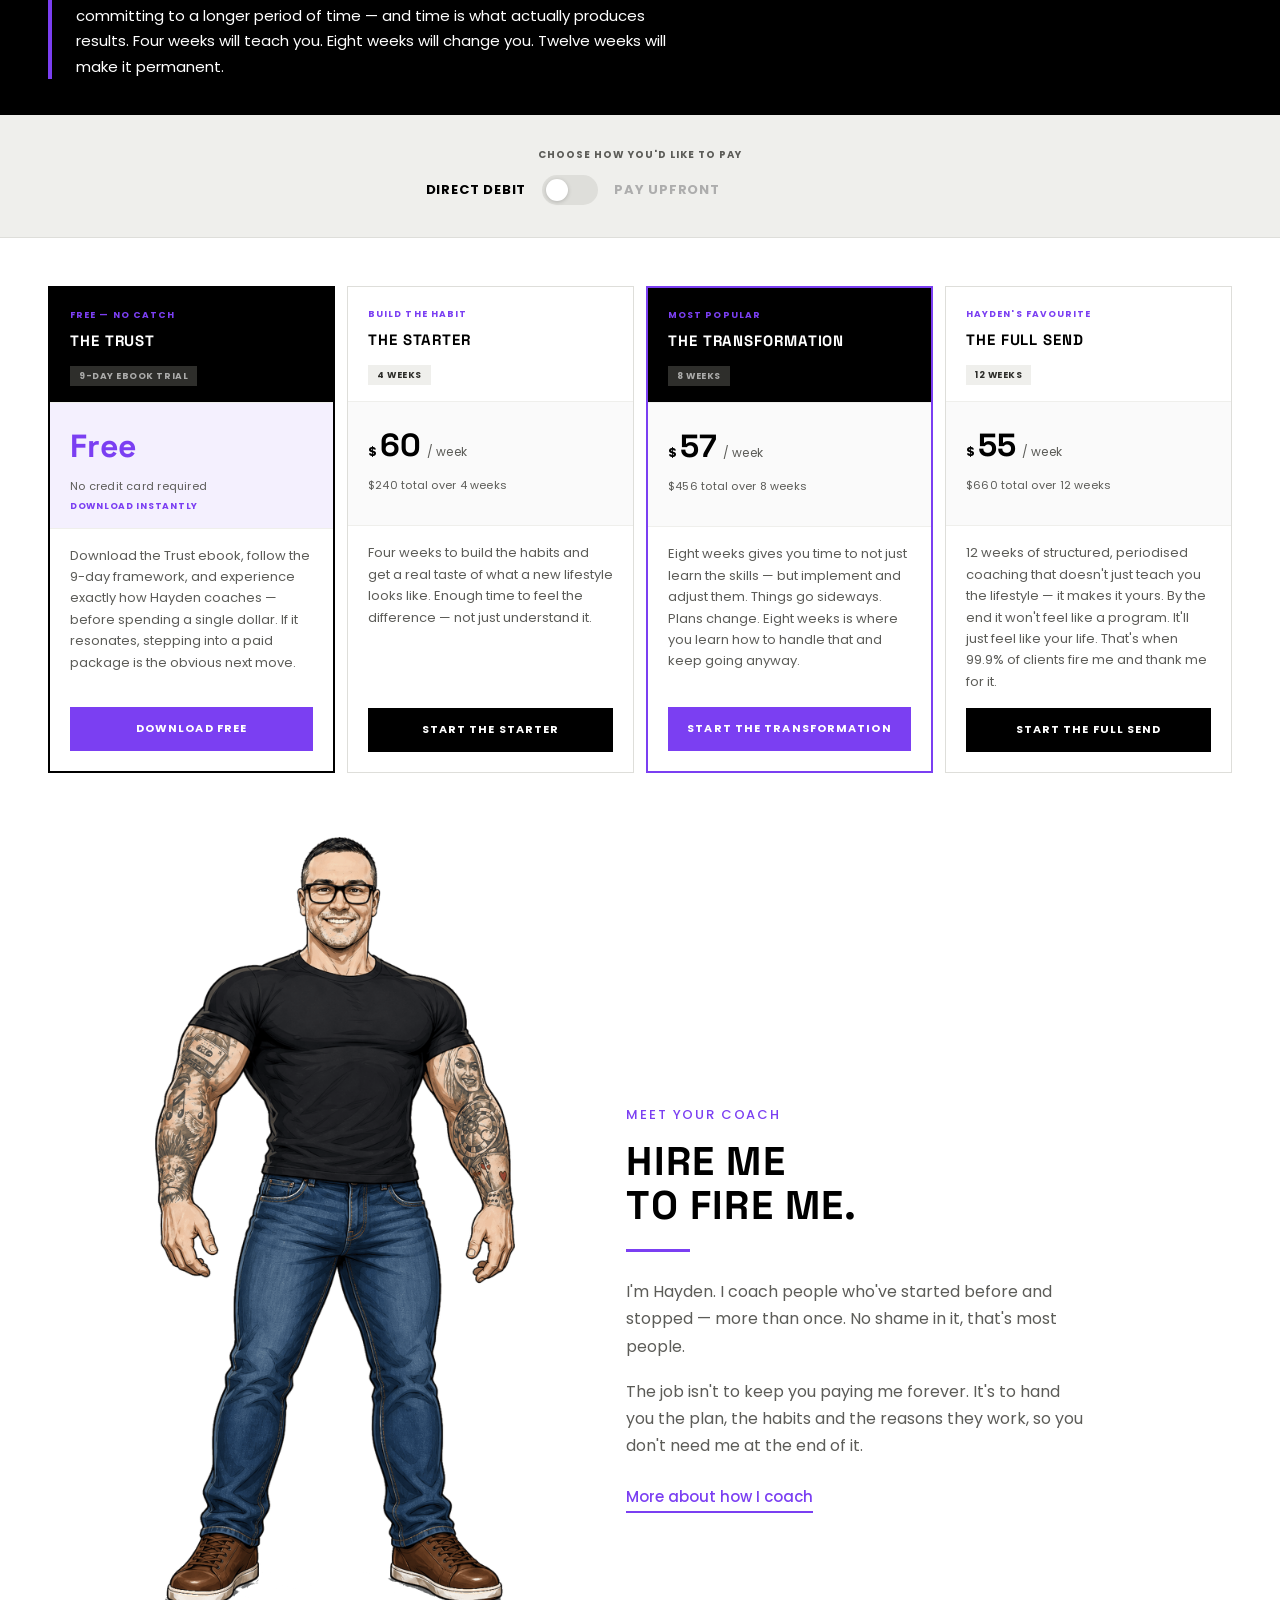
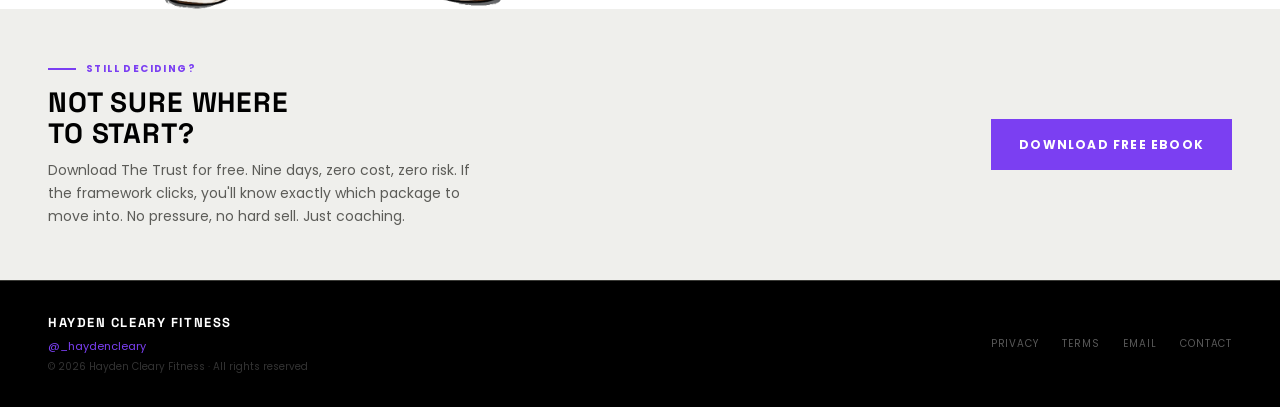
==== commit f7282792: "Add Meet Your Coach section with avatar to homepage" ====
--- a/index.html
+++ b/index.html
@@ -813,6 +813,43 @@
 </section>
 
 <!-- NOT SURE -->
+
+<!-- MEET YOUR COACH -->
+<section class="meet-coach">
+  <style>
+    .meet-coach{background:#FFFFFF;padding:0 48px;}
+    .meet-coach__inner{max-width:1080px;margin:0 auto;display:grid;grid-template-columns:0.85fr 1fr;gap:56px;align-items:end;}
+    .meet-coach__fig{margin:0;align-self:end;}
+    .meet-coach__fig img{display:block;width:100%;max-width:360px;height:auto;margin:0 auto;}
+    .meet-coach__copy{padding:80px 0 96px;}
+    .meet-coach__eyebrow{font-family:'Poppins',sans-serif;font-weight:500;font-size:13px;text-transform:uppercase;letter-spacing:.14em;color:#7B3FF2;margin-bottom:14px;}
+    .meet-coach h2{font-family:'Space Grotesk',sans-serif;font-weight:700;text-transform:uppercase;letter-spacing:.03em;font-size:clamp(28px,4vw,40px);line-height:1.12;color:#000;margin:0 0 20px;}
+    .meet-coach__rule{width:64px;height:3px;background:#7B3FF2;margin-bottom:26px;}
+    .meet-coach p{font-family:'Poppins',sans-serif;font-size:16px;line-height:1.7;color:#5C5C58;margin:0 0 18px;max-width:46ch;}
+    .meet-coach__link{display:inline-block;margin-top:8px;font-family:'Poppins',sans-serif;font-weight:500;font-size:15px;color:#7B3FF2;text-decoration:none;border-bottom:2px solid #7B3FF2;padding-bottom:2px;}
+    @media (max-width:840px){
+      .meet-coach{padding:0 24px;}
+      .meet-coach__inner{grid-template-columns:1fr;gap:0;}
+      .meet-coach__copy{padding:56px 0 40px;order:1;}
+      .meet-coach__fig{order:2;}
+      .meet-coach__fig img{max-width:260px;}
+    }
+  </style>
+  <div class="meet-coach__inner">
+    <figure class="meet-coach__fig">
+      <img src="hayden-avatar-main.png" alt="Illustration of Hayden Cleary, online fitness coach.">
+    </figure>
+    <div class="meet-coach__copy">
+      <div class="meet-coach__eyebrow">Meet your coach</div>
+      <h2>Hire me<br>to fire me.</h2>
+      <div class="meet-coach__rule"></div>
+      <p>I'm Hayden. I coach people who've started before and stopped — more than once. No shame in it, that's most people.</p>
+      <p>The job isn't to keep you paying me forever. It's to hand you the plan, the habits and the reasons they work, so you don't need me at the end of it.</p>
+      <a class="meet-coach__link" href="about.html">More about how I coach</a>
+    </div>
+  </div>
+</section>
+
 <section class="not-sure">
   <div>
     <div class="ns-eyebrow">
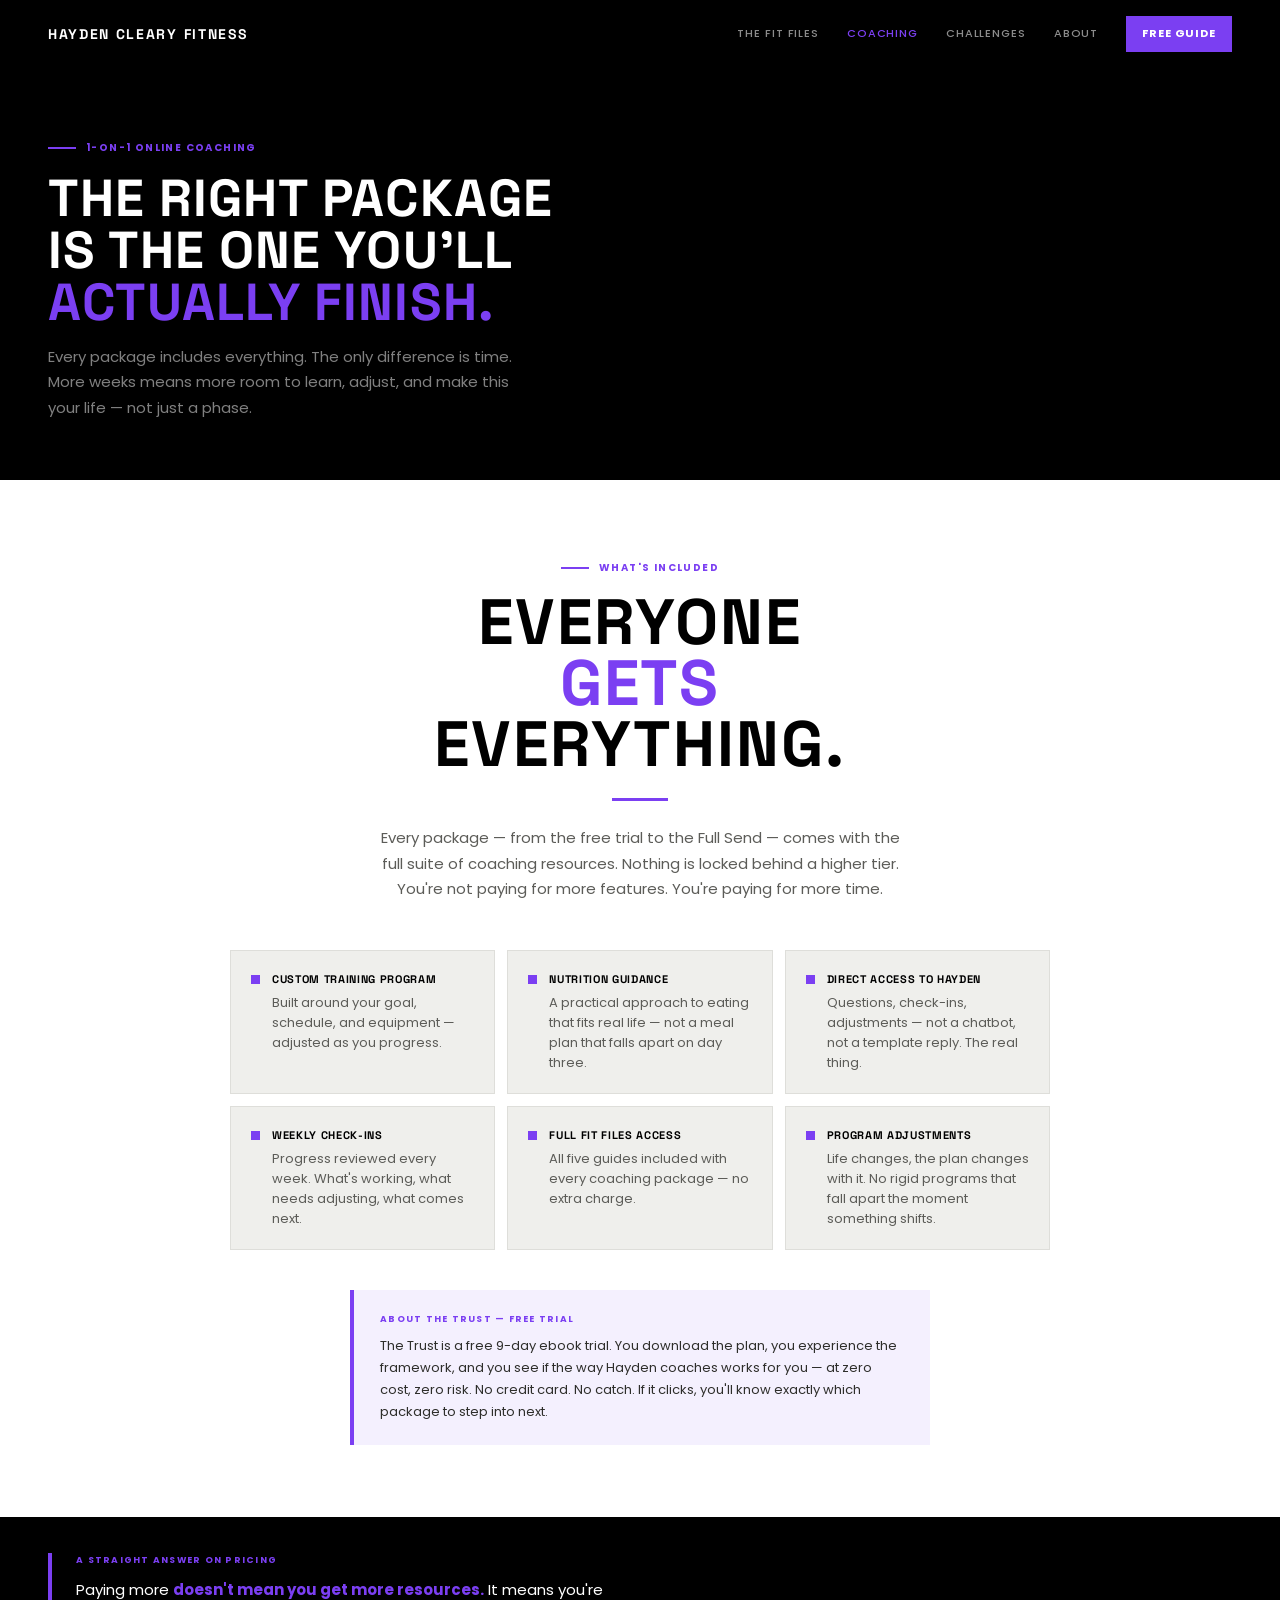
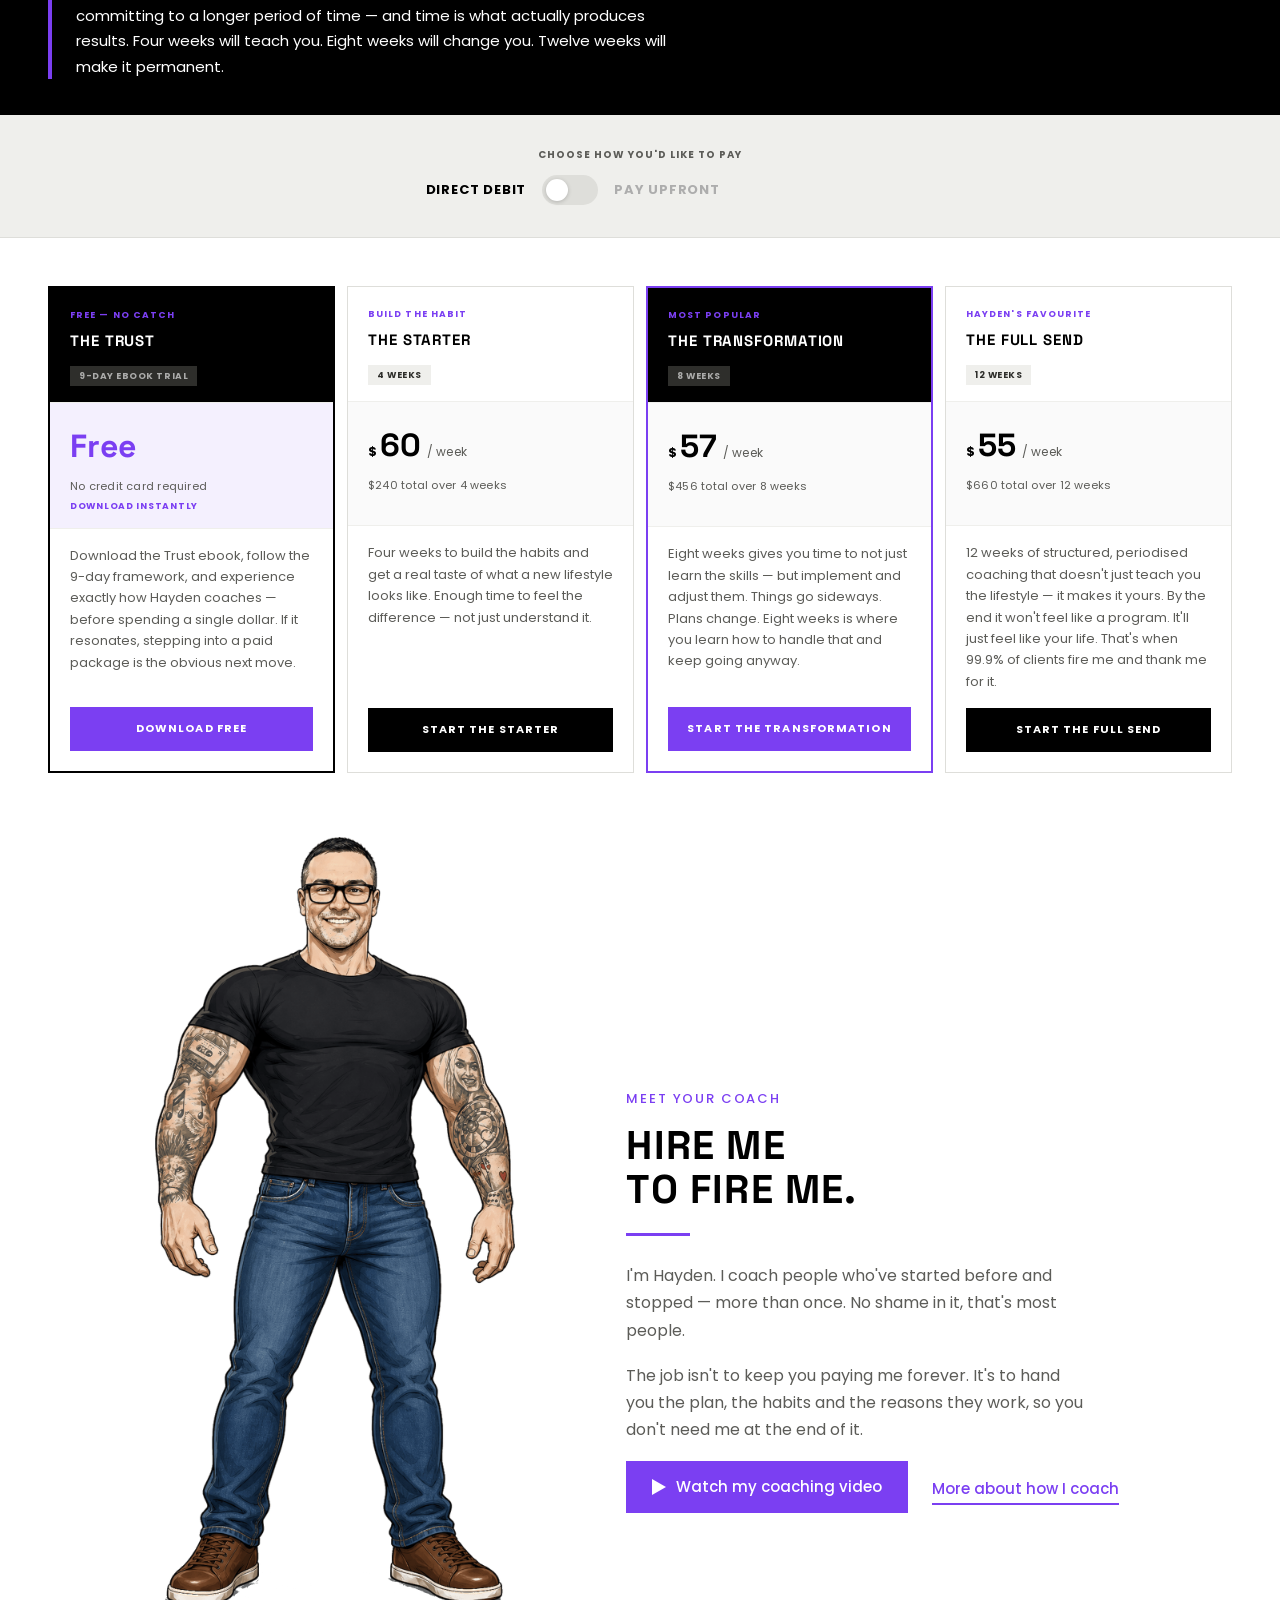
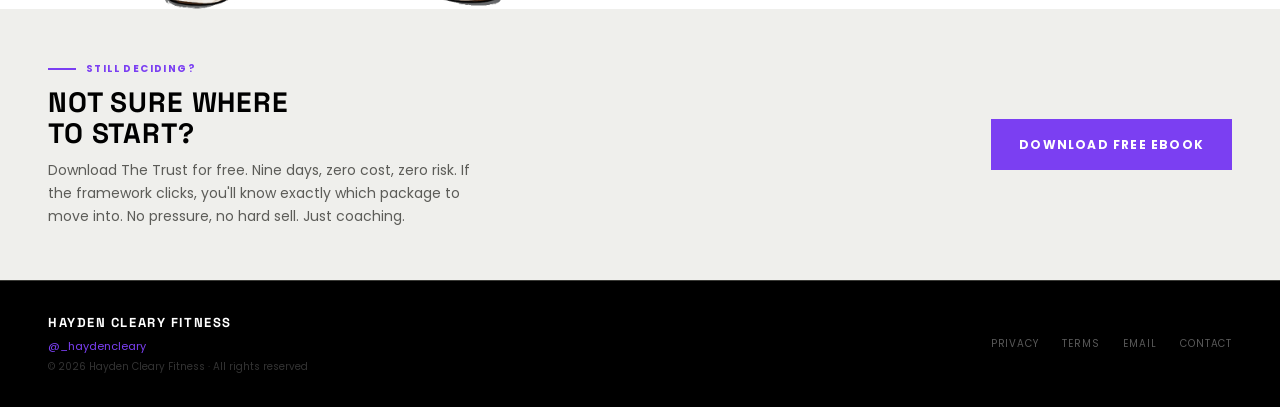
==== commit 8bf2edcc: "Link coaching video page from homepage" ====
--- a/index.html
+++ b/index.html
@@ -827,8 +827,13 @@
     .meet-coach__rule{width:64px;height:3px;background:#7B3FF2;margin-bottom:26px;}
     .meet-coach p{font-family:'Poppins',sans-serif;font-size:16px;line-height:1.7;color:#5C5C58;margin:0 0 18px;max-width:46ch;}
     .meet-coach__link{display:inline-block;margin-top:8px;font-family:'Poppins',sans-serif;font-weight:500;font-size:15px;color:#7B3FF2;text-decoration:none;border-bottom:2px solid #7B3FF2;padding-bottom:2px;}
+    .meet-coach__actions{display:flex;flex-wrap:wrap;align-items:center;gap:24px;margin-top:14px;}
+    .meet-coach__btn{display:inline-flex;align-items:center;gap:10px;background:#7B3FF2;color:#FFFFFF;font-family:'Poppins',sans-serif;font-weight:500;font-size:15px;text-decoration:none;padding:14px 26px;border-radius:0;min-height:48px;transition:background 180ms ease;}
+    .meet-coach__btn:hover{background:#6A34D8;}
+    .meet-coach__btn svg{flex:0 0 auto;}
     @media (max-width:840px){
       .meet-coach{padding:0 24px;}
+      .meet-coach__actions{gap:16px;}
       .meet-coach__inner{grid-template-columns:1fr;gap:0;}
       .meet-coach__copy{padding:56px 0 40px;order:1;}
       .meet-coach__fig{order:2;}
@@ -845,7 +850,13 @@
       <div class="meet-coach__rule"></div>
       <p>I'm Hayden. I coach people who've started before and stopped — more than once. No shame in it, that's most people.</p>
       <p>The job isn't to keep you paying me forever. It's to hand you the plan, the habits and the reasons they work, so you don't need me at the end of it.</p>
-      <a class="meet-coach__link" href="about.html">More about how I coach</a>
+      <div class="meet-coach__actions">
+        <a class="meet-coach__btn" href="hcf_coaching_video.html">
+          <svg width="14" height="16" viewBox="0 0 14 16" aria-hidden="true"><path d="M0 0l14 8-14 8z" fill="currentColor"/></svg>
+          Watch my coaching video
+        </a>
+        <a class="meet-coach__link" href="about.html">More about how I coach</a>
+      </div>
     </div>
   </div>
 </section>
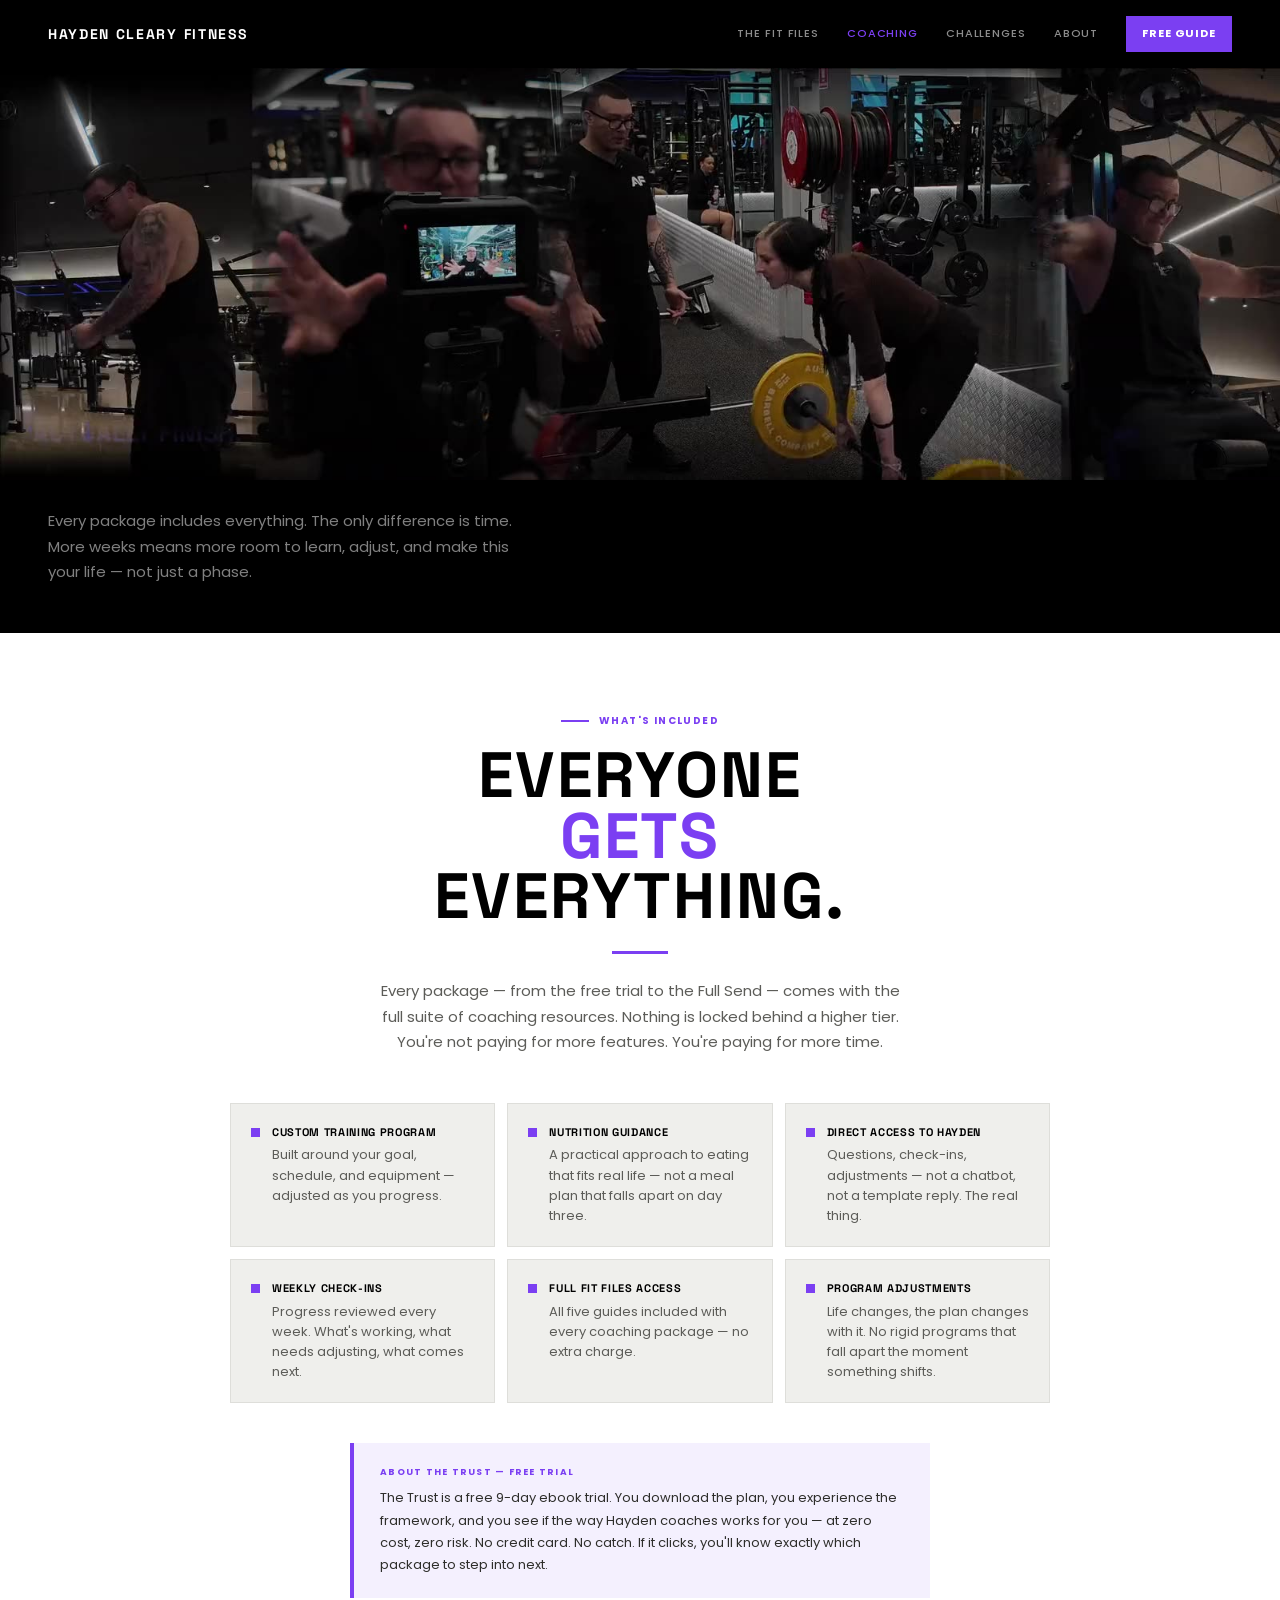
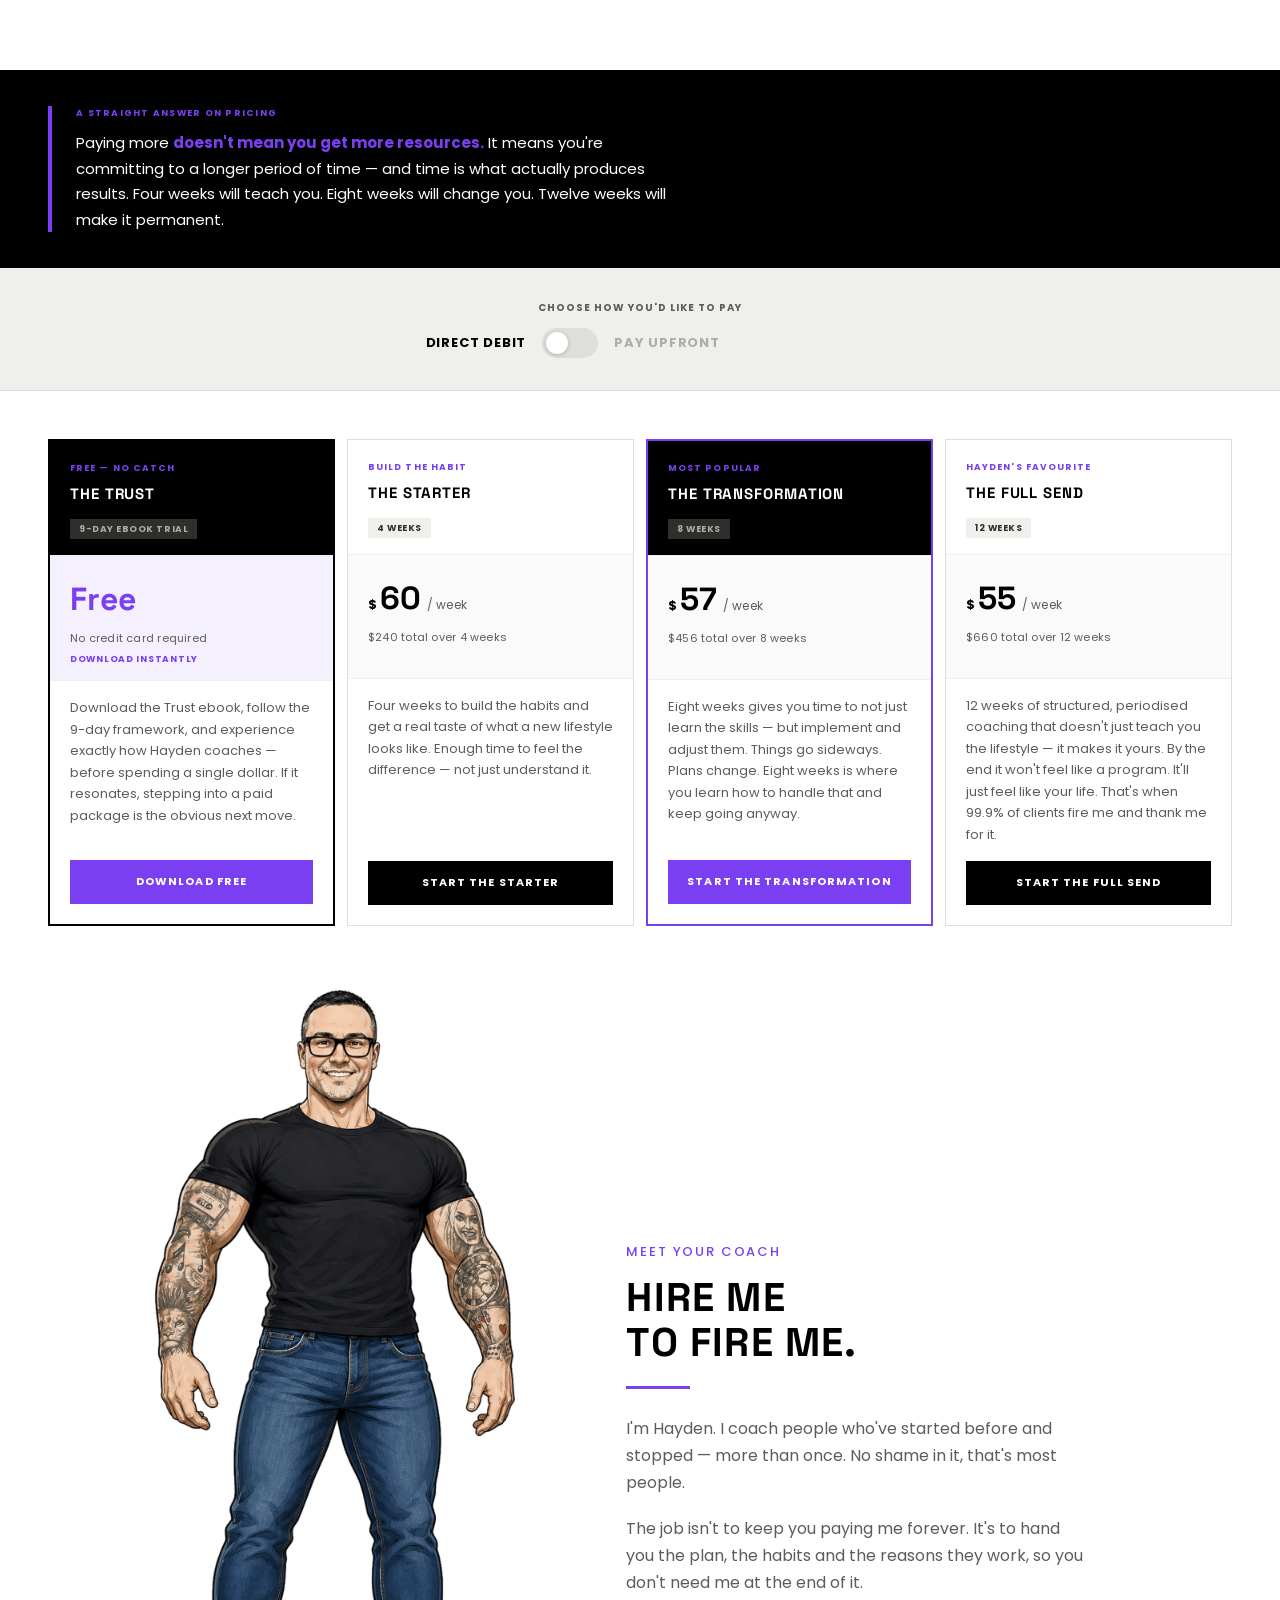
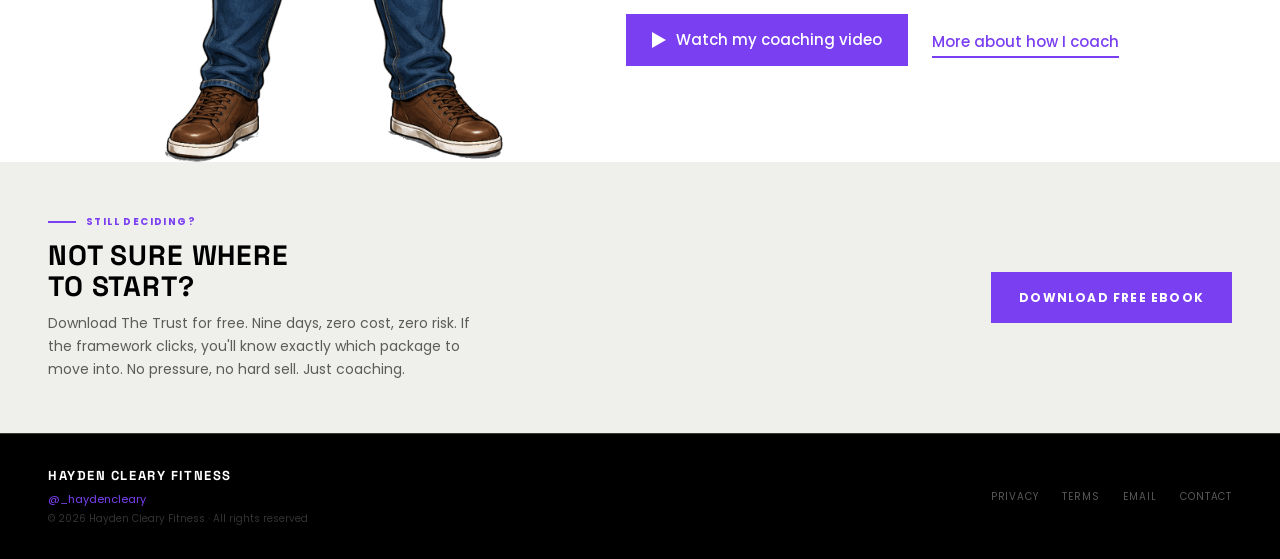
==== commit 1b34f719: "Add files via upload" ====
--- a/index.html
+++ b/index.html
@@ -49,6 +49,7 @@
   display: flex;
   gap: 28px;
   align-items: center;
+  flex-wrap: wrap;
 }
 .nav-link {
   font-size: 11px;
@@ -79,10 +80,29 @@
    ============================================= */
 .page-hero {
   background: #000;
-  padding: 72px 48px 60px;
-  display: flex;
-  flex-direction: column;
-  gap: 16px;
+  padding: 0;
+}
+.hero-video-wrap {
+  width: 100%;
+  background: #000;
+  line-height: 0;
+}
+.hero-video {
+  display: block;
+  width: 100%;
+  height: auto;
+  aspect-ratio: 1600 / 516;
+  object-fit: cover;
+}
+.hero-text {
+  position: absolute;
+  width: 1px; height: 1px;
+  overflow: hidden;
+  clip: rect(0 0 0 0);
+  white-space: nowrap;
+}
+.hero-sub-bar {
+  padding: 28px 48px 48px;
 }
 .eyebrow {
   display: flex;
@@ -584,7 +604,20 @@
 @media (max-width: 900px) {
   .nav { padding: 14px 24px; }
   .nav-links { gap: 16px; }
-  .page-hero { padding: 48px 24px 40px; }
+  .page-hero { padding: 0; }
+  .hero-video-wrap { display: none; }
+  .hero-text {
+    position: static;
+    width: auto; height: auto;
+    overflow: visible;
+    clip: auto;
+    white-space: normal;
+    display: flex;
+    flex-direction: column;
+    gap: 16px;
+    padding: 48px 24px 0;
+  }
+  .hero-sub-bar { padding: 16px 24px 40px; }
   .page-headline { font-size: 36px; }
   .ege-section { padding: 56px 24px 48px; }
   .ege-headline { font-size: 44px; }
@@ -603,7 +636,10 @@
   .ege-headline { font-size: 32px; }
   .included-grid { grid-template-columns: 1fr; }
   .tiers-grid { grid-template-columns: 1fr; }
-  .nav-links { display: none; }
+  .nav { flex-direction: column; gap: 12px; padding: 14px 20px; }
+  .nav-links { display: flex; flex-wrap: wrap; justify-content: center; gap: 14px 18px; }
+  .nav-link { font-size: 10px; }
+  .nav-cta { font-size: 10px; padding: 8px 14px; }
 }
 @media (prefers-reduced-motion: reduce) {
   *, *::before, *::after {
@@ -628,12 +664,21 @@
 
 <!-- PAGE HERO -->
 <section class="page-hero">
-  <div class="eyebrow">
-    <span class="eyebrow-rule"></span>
-    <span class="eyebrow-text">1-on-1 Online Coaching</span>
-  </div>
-  <h1 class="page-headline">The right package<br>is the one you'll<br><span>actually finish.</span></h1>
-  <p class="page-sub">Every package includes everything. The only difference is time. More weeks means more room to learn, adjust, and make this your life — not just a phase.</p>
+  <div class="hero-video-wrap">
+    <video class="hero-video" autoplay muted loop playsinline preload="metadata" poster="hcf_banner_poster.jpg">
+      <source src="hcf_banner_hero.mp4" type="video/mp4">
+    </video>
+  </div>
+  <div class="hero-text">
+    <div class="eyebrow">
+      <span class="eyebrow-rule"></span>
+      <span class="eyebrow-text">1-on-1 Online Coaching</span>
+    </div>
+    <h1 class="page-headline">The right package<br>is the one you'll<br><span>actually finish.</span></h1>
+  </div>
+  <div class="hero-sub-bar">
+    <p class="page-sub">Every package includes everything. The only difference is time. More weeks means more room to learn, adjust, and make this your life — not just a phase.</p>
+  </div>
 </section>
 
 <!-- EVERYONE GETS EVERYTHING -->
